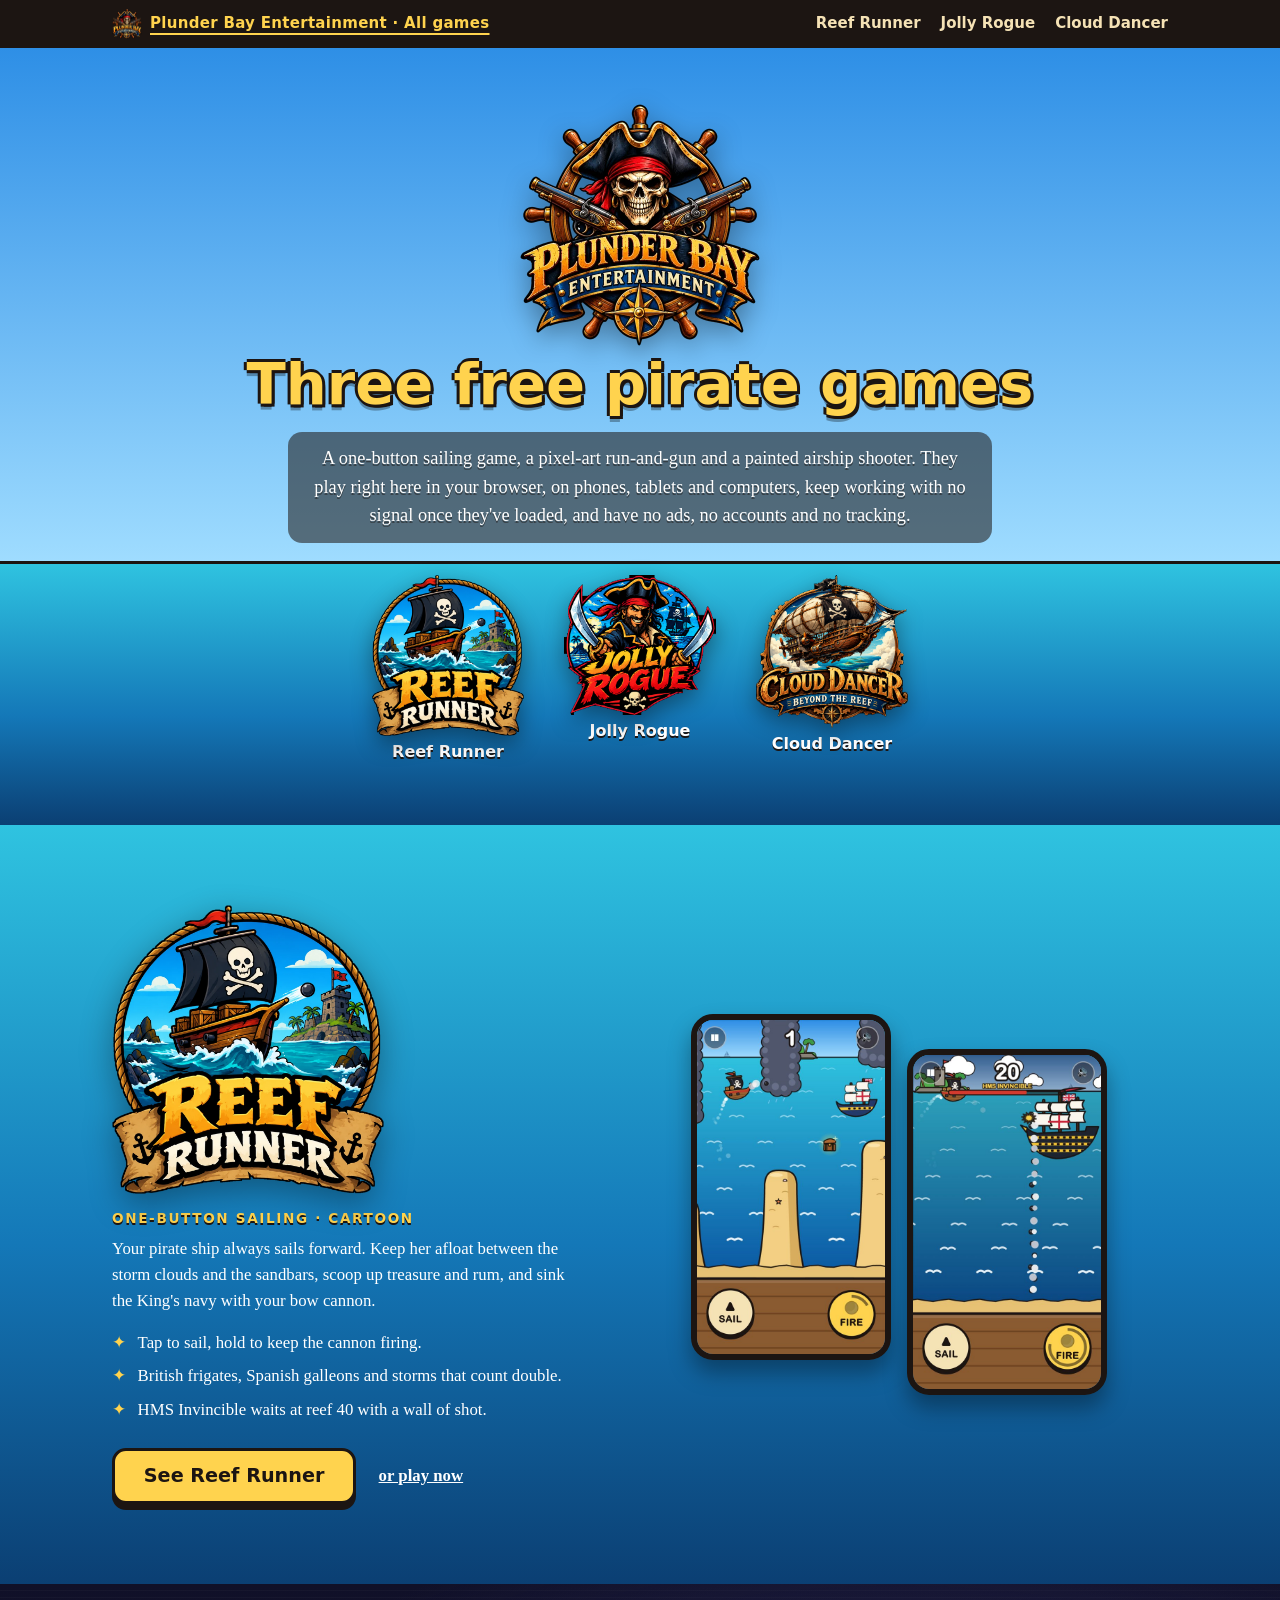
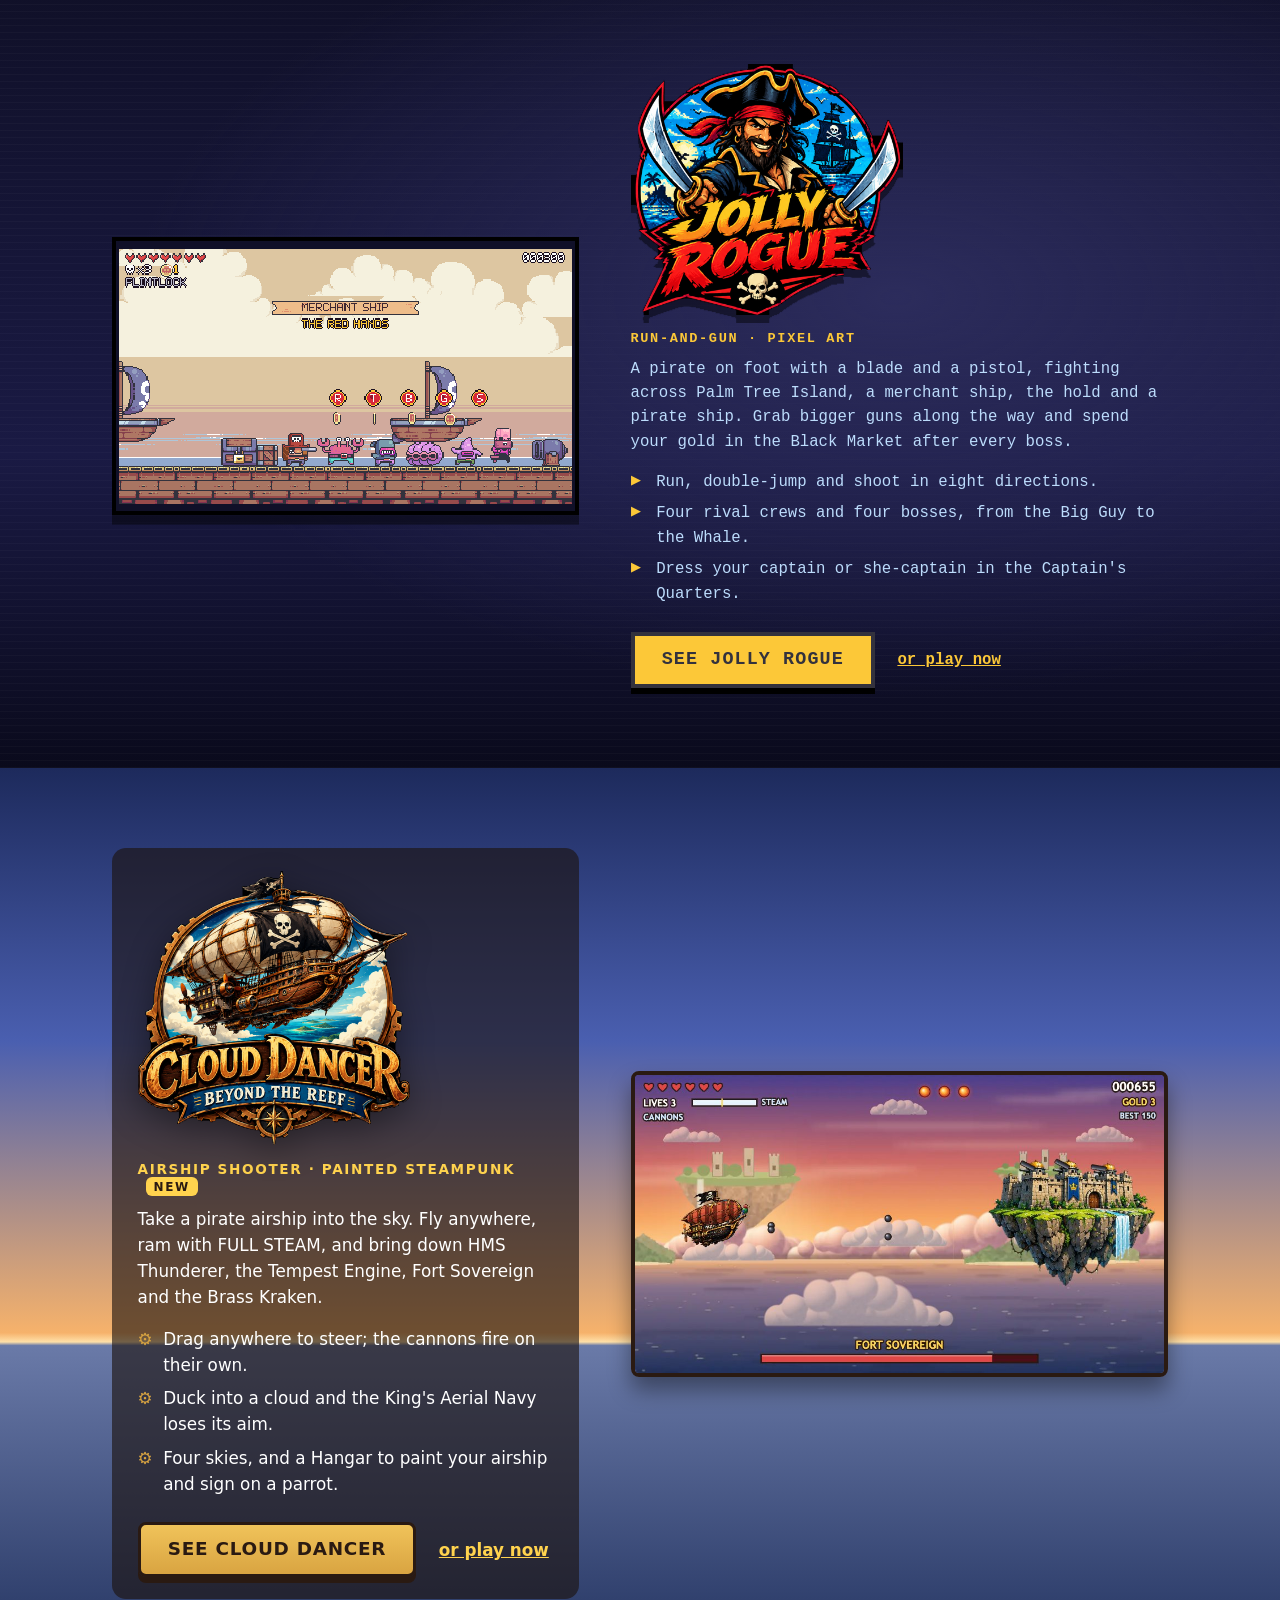
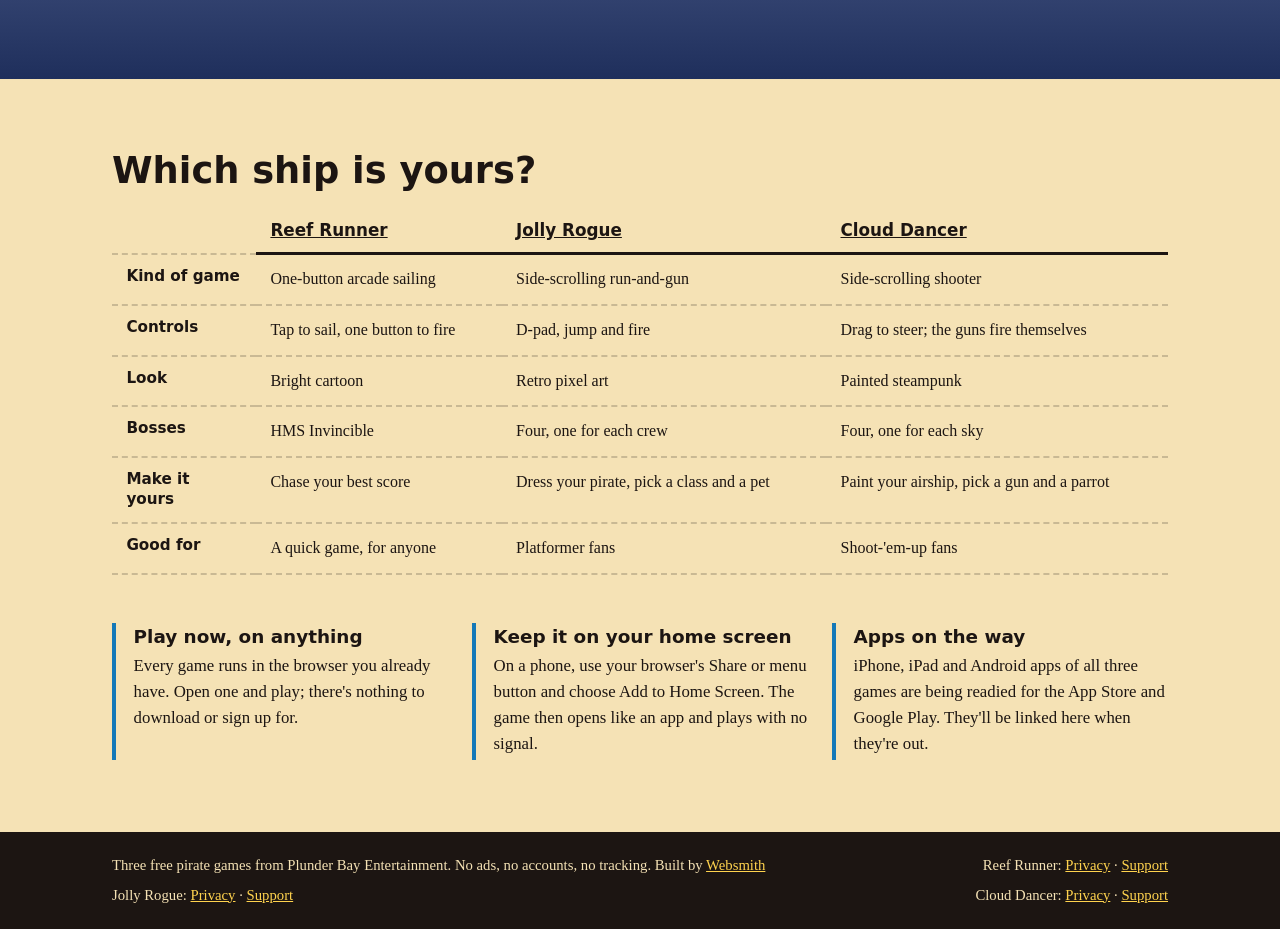
==== index.html @ 40ed7f91 "Publish Reef Runner build from source 86fb4f8 Co-Authored-By: Claude Opus 5.5 <noreply@anthropic.com" ====
<!doctype html>
<html lang="en">
<head>
<meta charset="utf-8">
<meta name="viewport" content="width=device-width,initial-scale=1,viewport-fit=cover">
<title>Plunder Bay Entertainment: Reef Runner, Jolly Rogue &amp; Cloud Dancer, free pirate games</title>
<meta name="description" content="Three free pirate games from Plunder Bay Entertainment that play right in your browser: Reef Runner, one-button cartoon sailing; Jolly Rogue, a pixel-art run-and-gun; and Cloud Dancer, a painted steampunk airship shooter. No ads, no accounts, no tracking.">
<meta name="theme-color" content="#0b3f73">
<link rel="icon" type="image/png" sizes="32x32" href="plunder-bay-icon-32.png">
<link rel="apple-touch-icon" href="plunder-bay-icon-180.png">
<meta property="og:type" content="website">
<meta property="og:title" content="Plunder Bay Entertainment: Reef Runner, Jolly Rogue &amp; Cloud Dancer">
<meta property="og:site_name" content="Plunder Bay Entertainment">
<meta property="og:description" content="Three free pirate games. Pick your ship and set sail, right in your browser.">
<meta property="og:image" content="https://reefrunner.us/og-card.jpg">
<meta property="og:url" content="https://reefrunner.us/">
<link rel="canonical" href="https://reefrunner.us/">
<meta name="twitter:card" content="summary_large_image">
<style>
  /* The harbour: an introduction, then a section for each game in that game's own look (Reef
     Runner's sunny cartoon sea, Jolly Rogue's night-blue pixel art, Cloud Dancer's painted brass
     sky). Each section leads to the game's own page, where the details are and play begins. */
  :root {
    --ink: #1c1512;
    --gold: #ffd34e;
    --parch: #f5e2b5;
    --reef-sky: #2e8fe6; --reef-lagoon: #2fc3e0; --reef-sea: #1478b8; --reef-deep: #0b3f73;
    --jr-night: #101028; --jr-panel: #1c1c3c; --jr-gold: #fcc838; --jr-ink: #33323d; --jr-muted: #bcdcfc;
    --cd-brass: #d9a441; --cd-wood: #2a1a12;
    --display: "Arial Rounded MT Bold", "Trebuchet MS", "Verdana", system-ui, sans-serif;
    --body: "Iowan Old Style", "Palatino Linotype", Palatino, "Book Antiqua", Georgia, serif;
    --pixel: ui-monospace, "SF Mono", Menlo, Consolas, monospace;
    --sans: "Trebuchet MS", "Verdana", system-ui, sans-serif;
  }
  * { box-sizing: border-box; }
  html { -webkit-text-size-adjust: 100%; }
  body { margin: 0; background: var(--ink); color: #fff; font: 1.05rem/1.55 var(--body); }
  img { max-width: 100%; height: auto; display: block; }
  a:focus-visible { outline: 3px solid var(--gold); outline-offset: 4px; }
  .wrap { width: min(100% - 2rem, 66rem); margin-inline: auto; }
  .sr-only { position: absolute; width: 1px; height: 1px; overflow: hidden; clip: rect(0 0 0 0); white-space: nowrap; }

  /* ---------- the bar across the top (the same one is on every game's page) ---------- */
  .fleet { display: flex; flex-wrap: wrap; align-items: center; gap: 6px 20px; padding: 10px max(16px, calc((100% - 66rem) / 2));
    background: var(--ink); font: 600 15px/1.3 system-ui, -apple-system, "Segoe UI", sans-serif; }
  .fleet a { color: var(--parch); text-decoration: none; padding: 4px 0; }
  .fleet a:hover { color: var(--gold); }
  .fleet a[aria-current="page"] { color: var(--gold); text-decoration: underline; text-decoration-thickness: 2px; text-underline-offset: 5px; }
  .fleet .fleet-home { margin-right: auto; font-weight: 800; color: var(--gold); letter-spacing: .02em; display: inline-flex; align-items: center; gap: 8px; }
  .fleet .fleet-home img { width: 30px; height: auto; margin: -6px 0; }

  /* ---------- welcome ---------- */
  .welcome {
    text-align: center; padding: clamp(2.5rem, 7vw, 4.5rem) 0 clamp(2.5rem, 6vw, 4rem);
    background: linear-gradient(to bottom, var(--reef-sky) 0, #9fdcff 66%, var(--ink) 66%, var(--ink) calc(66% + 3px),
      var(--reef-lagoon) calc(66% + 3px), var(--reef-sea) 86%, var(--reef-deep) 100%);
  }
  .welcome .studio { width: clamp(9rem, 26vw, 15rem); margin: -1rem auto .6rem; filter: drop-shadow(0 .5rem .8rem rgba(0,0,0,.35)); }
  .welcome h1 { margin: 0; font: 900 clamp(2.2rem, 6vw, 3.6rem)/1.05 var(--display); color: var(--gold);
    text-shadow: 3px 0 var(--ink), -3px 0 var(--ink), 0 3px var(--ink), 0 -3px var(--ink), 3px 3px var(--ink), 0 6px 0 rgba(0,0,0,.3); }
  .welcome .lede { max-width: 44rem; margin: 1rem auto 0; padding: .7em 1.1em; border-radius: 14px;
    font-size: 1.15rem; background: rgba(28, 21, 18, .55); text-shadow: 0 2px 0 rgba(28, 21, 18, .5); }
  .ports { list-style: none; padding: 0; margin: 2rem auto 0; display: flex; justify-content: center; gap: clamp(.8rem, 4vw, 2.5rem); flex-wrap: wrap; }
  .ports a { display: grid; justify-items: center; gap: .35rem; color: #fff; text-decoration: none; font: 800 1rem/1.2 var(--display); text-shadow: 0 2px 0 var(--ink); }
  .ports img { width: clamp(6.5rem, 18vw, 9.5rem); filter: drop-shadow(0 .5rem .7rem rgba(0,0,0,.4)); transition: transform .15s; }
  .ports a:hover img { transform: translateY(-.3rem) rotate(-2deg); }

  /* ---------- a game ---------- */
  .game { padding: clamp(3rem, 7vw, 5rem) 0; scroll-margin-top: 1rem; }
  .game .wrap { display: grid; grid-template-columns: minmax(0, 1fr) minmax(0, 1.15fr); gap: clamp(1.5rem, 4vw, 3.5rem); align-items: center; }
  .game.flip .text { order: 2; }
  .game .logo { width: min(100%, 17rem); margin-bottom: 1rem; }
  .kind { margin: 0 0 .4rem; font: 800 .85rem/1.2 var(--sans); letter-spacing: .12em; text-transform: uppercase; }
  .game h2 { margin: 0; }
  .game p { margin: .6rem 0 0; }
  .game ul.facts { margin: 1rem 0 0; padding: 0; list-style: none; display: grid; gap: .45rem; }
  .game ul.facts li { padding-left: 1.6rem; position: relative; }
  .game ul.facts li::before { content: "✦"; position: absolute; left: 0; top: 0; }
  .actions { display: flex; flex-wrap: wrap; align-items: center; gap: .6rem 1.4rem; margin-top: 1.6rem; }
  .actions .play { font-weight: 700; }
  .see { display: inline-block; transition: transform .08s, box-shadow .08s; }
  .media img { width: 100%; }

  .reef { color: #fff; background: linear-gradient(to bottom, var(--reef-lagoon), var(--reef-sea) 55%, var(--reef-deep)); }
  .reef .logo { filter: drop-shadow(0 .6rem 1rem rgba(0,0,0,.35)); }
  .reef .kind { color: var(--gold); text-shadow: 0 2px 0 var(--ink); }
  .reef ul.facts li::before { color: var(--gold); }
  .reef .see { font: 900 1.2rem/1 var(--display); color: var(--ink); text-decoration: none; padding: .95rem 1.8rem;
    border: 3px solid var(--ink); border-radius: 14px; background: var(--gold); box-shadow: 0 6px 0 var(--ink); }
  .reef .play { color: #fff; }
  .reef .phones { display: grid; grid-template-columns: 1fr 1fr; gap: 1rem; max-width: 26rem; margin-inline: auto; }
  .reef .phones img { border: 6px solid var(--ink); border-radius: 22px; box-shadow: 0 .8rem 1.4rem rgba(0,0,0,.35); }
  .reef .phones img:last-child { margin-top: 2.2rem; }

  .jolly { color: #fcfcfc; font-family: var(--pixel); font-size: .98rem;
    background: radial-gradient(ellipse at 70% 40%, #2c2c5c 0, transparent 60%),
      repeating-linear-gradient(to bottom, transparent 0 6px, rgba(255,255,255,.025) 6px 7px),
      linear-gradient(to bottom, var(--jr-night), #1a1a44 60%, #0a0a1c); }
  .jolly .logo { filter: drop-shadow(0 .5rem 0 rgba(0,0,0,.45)); }
  .jolly .kind { color: var(--jr-gold); font-family: var(--pixel); }
  .jolly p, .jolly li { color: var(--jr-muted); }
  .jolly ul.facts li::before { color: var(--jr-gold); content: "▶"; font-size: .8em; top: .15em; }
  .jolly .see { font: 800 1.15rem/1 var(--pixel); letter-spacing: .06em; color: var(--jr-ink); text-decoration: none;
    padding: .95rem 1.7rem; border: 4px solid var(--jr-ink); background: var(--jr-gold); box-shadow: 0 6px 0 #000; }
  .jolly .play { color: var(--jr-gold); }
  /* the screenshot has dark bars at its sides; the frame crops them */
  .jolly .media img { aspect-ratio: 768 / 457; object-fit: cover; image-rendering: pixelated; border: 4px solid #000; box-shadow: 0 .6rem 0 rgba(0,0,0,.45); }

  .cloud { color: #fff; font-family: var(--sans);
    background: linear-gradient(to bottom, #1d2a5c 0, #4a5fb0 30%, #f6b26b 62%, #ffe0a8 63%, #6a7aa8 63.4%, #1f2f5c 100%); }
  .cloud .logo { filter: drop-shadow(0 .6rem 1rem rgba(0,0,0,.4)); }
  .cloud .kind { color: var(--gold); }
  .cloud .text { padding: 1.4rem 1.6rem; border-radius: 14px; background: rgba(28, 18, 14, .62); }
  .cloud ul.facts li::before { color: var(--cd-brass); content: "⚙"; }
  .cloud .see { font: 800 1.15rem/1 var(--sans); letter-spacing: .04em; color: var(--cd-wood); text-decoration: none;
    padding: .95rem 1.7rem; border: 3px solid var(--cd-wood); border-radius: 8px; background: linear-gradient(#f0c35a, var(--cd-brass)); box-shadow: 0 6px 0 var(--cd-wood); }
  .cloud .play { color: var(--gold); }
  .cloud .media img { border: 4px solid var(--cd-wood); border-radius: 8px; box-shadow: 0 .8rem 1.4rem rgba(0,0,0,.4); }
  .new { display: inline-block; margin-left: .5rem; padding: .15rem .5rem; border-radius: 6px; background: var(--gold); color: var(--cd-wood); font-size: .75rem; }
  .see:active { transform: translateY(4px); }

  /* ---------- comparison and phones ---------- */
  .parch { background: var(--parch); color: var(--ink); padding: clamp(3rem, 6vw, 4.5rem) 0; }
  .parch h2 { margin: 0 0 1rem; font: 900 clamp(1.7rem, 4vw, 2.3rem)/1.1 var(--display); }
  .compare { overflow-x: auto; }
  table { width: 100%; min-width: 40rem; border-collapse: collapse; font-size: 1rem; }
  th, td { text-align: left; padding: .75rem .9rem; vertical-align: top; border-bottom: 2px dashed rgba(28,21,18,.2); }
  thead th { font: 800 1.05rem/1.2 var(--display); border-bottom: 3px solid var(--ink); }
  thead th a { color: var(--ink); }
  tbody th { font: 800 .95rem/1.3 var(--display); width: 9rem; }
  .phone-play { display: grid; grid-template-columns: repeat(auto-fit, minmax(16rem, 1fr)); gap: 1.5rem; margin-top: 3rem; }
  .phone-play div { border-left: 4px solid var(--reef-sea); padding: .2rem 0 .2rem 1.1rem; }
  .phone-play h3 { margin: 0 0 .3rem; font: 800 1.15rem/1.2 var(--display); }
  .phone-play p { margin: 0; }

  footer { background: var(--ink); color: var(--parch); font-size: .92rem; padding: 1.4rem 0 calc(1.4rem + env(safe-area-inset-bottom)); }
  footer .wrap { display: flex; flex-wrap: wrap; justify-content: space-between; gap: .4rem 1.6rem; }
  footer p { margin: 0; }
  footer a { color: var(--gold); }

  @media (max-width: 760px) {
    .game .wrap { grid-template-columns: 1fr; }
    .game.flip .text { order: 0; }
    .game .logo { width: min(70%, 14rem); margin-inline: auto; }
    .reef .phones { max-width: 20rem; }
    /* the horizon drops below the welcome text, and the comparison fits the screen */
    .welcome { background: linear-gradient(to bottom, var(--reef-sky) 0, #9fdcff 70%, var(--ink) 70%, var(--ink) calc(70% + 3px),
      var(--reef-lagoon) calc(70% + 3px), var(--reef-sea) 88%, var(--reef-deep) 100%); }
    table { min-width: 0; font-size: .85rem; }
    th, td { padding: .55rem .4rem; }
    tbody th { width: 5.4rem; font-size: .8rem; }
    thead th { font-size: .85rem; }
  }
  @media (prefers-reduced-motion: reduce) { .ports img, .see { transition: none; } }
</style>
</head>
<body>
<nav class="fleet" aria-label="All the games">
  <a class="fleet-home" href="./" aria-current="page"><img src="plunder-bay.webp" width="480" height="484" alt="">Plunder Bay Entertainment · All games</a>
  <a href="reef-runner/">Reef Runner</a>
  <a href="jolly-rogue/">Jolly Rogue</a>
  <a href="cloud-dancer/">Cloud Dancer</a>
</nav>

<header class="welcome">
  <div class="wrap">
    <img class="studio" src="plunder-bay.webp" width="480" height="484" alt="Plunder Bay Entertainment">
    <h1>Three free pirate games</h1>
    <p class="lede">A one-button sailing game, a pixel-art run-and-gun and a painted airship shooter.
      They play right here in your browser, on phones, tablets and computers, keep working with no
      signal once they've loaded, and have no ads, no accounts and no tracking.</p>
    <ul class="ports" aria-label="Jump to a game">
      <li><a href="#reef"><img src="logo-1024.webp" width="1024" height="1088" alt="">Reef Runner</a></li>
      <li><a href="#jolly"><img src="jolly-rogue/logo.png" width="480" height="443" alt="">Jolly Rogue</a></li>
      <li><a href="#cloud"><img src="cloud-dancer/logo.png" width="480" height="484" alt="">Cloud Dancer</a></li>
    </ul>
  </div>
</header>

<main>
  <section class="game reef" id="reef" aria-labelledby="reef-title">
    <div class="wrap">
      <div class="text">
        <img class="logo" src="logo-1024.webp" width="1024" height="1088" alt="">
        <p class="kind">One-button sailing · Cartoon</p>
        <h2 id="reef-title" class="sr-only">Reef Runner</h2>
        <p>Your pirate ship always sails forward. Keep her afloat between the storm clouds and the
          sandbars, scoop up treasure and rum, and sink the King's navy with your bow cannon.</p>
        <ul class="facts">
          <li>Tap to sail, hold to keep the cannon firing.</li>
          <li>British frigates, Spanish galleons and storms that count double.</li>
          <li>HMS Invincible waits at reef 40 with a wall of shot.</li>
        </ul>
        <div class="actions">
          <a class="see" href="reef-runner/">See Reef Runner</a>
          <a class="play" href="play/">or play now</a>
        </div>
      </div>
      <div class="media phones">
        <img src="reef-runner/img/frigate.jpg" width="540" height="960" loading="lazy" alt="Reef Runner on a phone: the pirate ship sailing between sandbars toward a British frigate.">
        <img src="reef-runner/img/broadside.jpg" width="540" height="960" loading="lazy" alt="HMS Invincible firing a wall of cannonballs at the pirate ship.">
      </div>
    </div>
  </section>

  <section class="game jolly flip" id="jolly" aria-labelledby="jolly-title">
    <div class="wrap">
      <div class="text">
        <img class="logo" src="jolly-rogue/logo.png" width="480" height="443" alt="">
        <p class="kind">Run-and-gun · Pixel art</p>
        <h2 id="jolly-title" class="sr-only">Jolly Rogue</h2>
        <p>A pirate on foot with a blade and a pistol, fighting across Palm Tree Island, a merchant
          ship, the hold and a pirate ship. Grab bigger guns along the way and spend your gold in the
          Black Market after every boss.</p>
        <ul class="facts">
          <li>Run, double-jump and shoot in eight directions.</li>
          <li>Four rival crews and four bosses, from the Big Guy to the Whale.</li>
          <li>Dress your captain or she-captain in the Captain's Quarters.</li>
        </ul>
        <div class="actions">
          <a class="see" href="jolly-rogue/">SEE JOLLY ROGUE</a>
          <a class="play" href="jolly-rogue/play/">or play now</a>
        </div>
      </div>
      <div class="media">
        <img src="jolly-rogue/img/town.png" width="960" height="457" loading="lazy" alt="Jolly Rogue: the captain on a merchant ship's deck facing the Red Hands crew, with gun pickups overhead.">
      </div>
    </div>
  </section>

  <section class="game cloud" id="cloud" aria-labelledby="cloud-title">
    <div class="wrap">
      <div class="text">
        <img class="logo" src="cloud-dancer/logo.png" width="480" height="484" alt="">
        <p class="kind">Airship shooter · Painted steampunk <span class="new">NEW</span></p>
        <h2 id="cloud-title" class="sr-only">Cloud Dancer: Beyond the Reef</h2>
        <p>Take a pirate airship into the sky. Fly anywhere, ram with FULL STEAM, and bring down HMS
          Thunderer, the Tempest Engine, Fort Sovereign and the Brass Kraken.</p>
        <ul class="facts">
          <li>Drag anywhere to steer; the cannons fire on their own.</li>
          <li>Duck into a cloud and the King's Aerial Navy loses its aim.</li>
          <li>Four skies, and a Hangar to paint your airship and sign on a parrot.</li>
        </ul>
        <div class="actions">
          <a class="see" href="cloud-dancer/">SEE CLOUD DANCER</a>
          <a class="play" href="cloud-dancer/play/">or play now</a>
        </div>
      </div>
      <div class="media">
        <img src="cloud-dancer/img/forts.jpg" width="960" height="540" loading="lazy" alt="Cloud Dancer: the painted pirate airship facing Fort Sovereign, a stone fortress on a floating rock with a waterfall, in a sunset sky.">
      </div>
    </div>
  </section>

  <section class="parch" aria-labelledby="compare">
    <div class="wrap">
      <h2 id="compare">Which ship is yours?</h2>
      <div class="compare">
        <table>
          <thead>
            <tr><td></td><th scope="col"><a href="reef-runner/">Reef Runner</a></th><th scope="col"><a href="jolly-rogue/">Jolly Rogue</a></th><th scope="col"><a href="cloud-dancer/">Cloud Dancer</a></th></tr>
          </thead>
          <tbody>
            <tr><th scope="row">Kind of game</th><td>One-button arcade sailing</td><td>Side-scrolling run-and-gun</td><td>Side-scrolling shooter</td></tr>
            <tr><th scope="row">Controls</th><td>Tap to sail, one button to fire</td><td>D-pad, jump and fire</td><td>Drag to steer; the guns fire themselves</td></tr>
            <tr><th scope="row">Look</th><td>Bright cartoon</td><td>Retro pixel art</td><td>Painted steampunk</td></tr>
            <tr><th scope="row">Bosses</th><td>HMS Invincible</td><td>Four, one for each crew</td><td>Four, one for each sky</td></tr>
            <tr><th scope="row">Make it yours</th><td>Chase your best score</td><td>Dress your pirate, pick a class and a pet</td><td>Paint your airship, pick a gun and a parrot</td></tr>
            <tr><th scope="row">Good for</th><td>A quick game, for anyone</td><td>Platformer fans</td><td>Shoot-'em-up fans</td></tr>
          </tbody>
        </table>
      </div>

      <div class="phone-play">
        <div>
          <h3>Play now, on anything</h3>
          <p>Every game runs in the browser you already have. Open one and play; there's nothing to
            download or sign up for.</p>
        </div>
        <div>
          <h3>Keep it on your home screen</h3>
          <p>On a phone, use your browser's Share or menu button and choose Add to Home Screen. The
            game then opens like an app and plays with no signal.</p>
        </div>
        <div>
          <h3>Apps on the way</h3>
          <p>iPhone, iPad and Android apps of all three games are being readied for the App Store
            and Google Play. They'll be linked here when they're out.</p>
        </div>
      </div>
    </div>
  </section>
</main>

<footer>
  <div class="wrap">
    <p>Three free pirate games from Plunder Bay Entertainment. No ads, no accounts, no tracking. Built by <a href="https://websmithtx.com/">Websmith</a></p>
    <p>Reef Runner: <a href="privacy/">Privacy</a> · <a href="support/">Support</a></p>
    <p>Jolly Rogue: <a href="jolly-rogue/privacy/">Privacy</a> · <a href="jolly-rogue/support/">Support</a></p>
    <p>Cloud Dancer: <a href="cloud-dancer/privacy/">Privacy</a> · <a href="cloud-dancer/support/">Support</a></p>
  </div>
</footer>
</body>
</html>
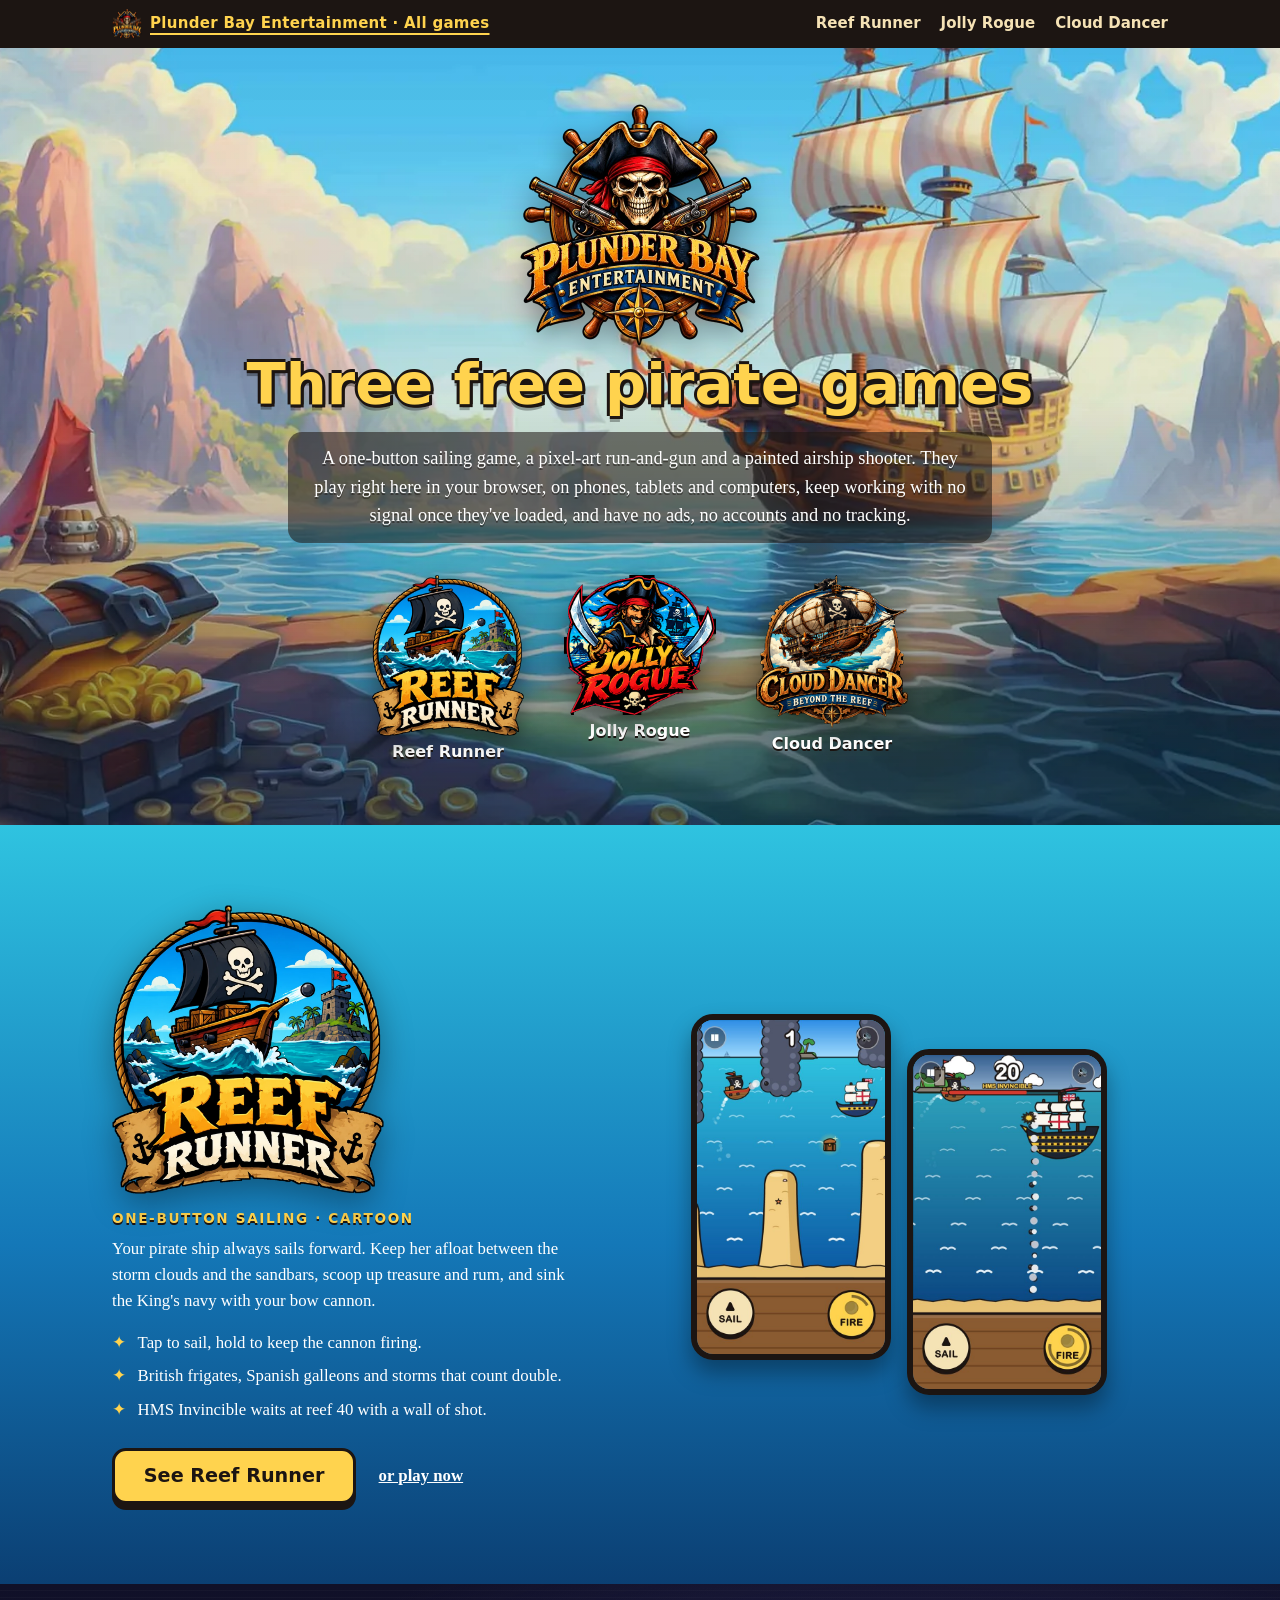
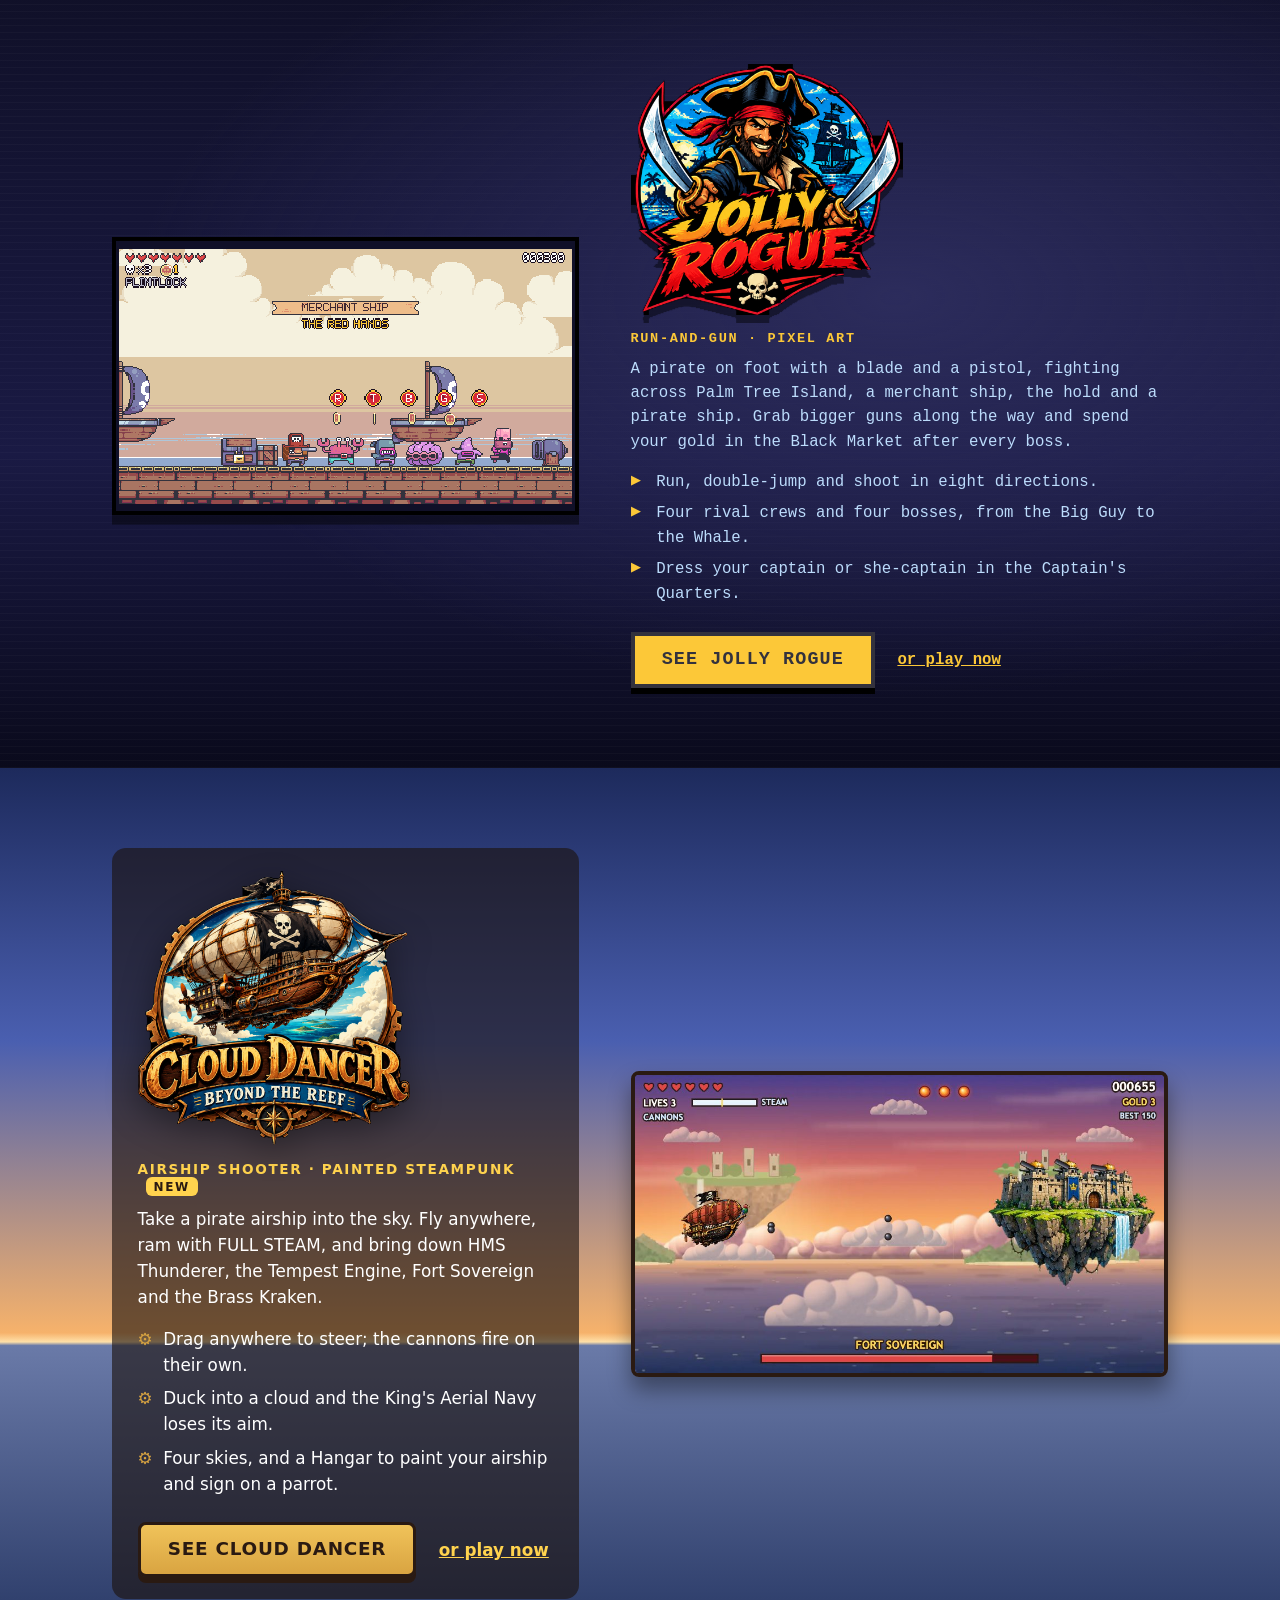
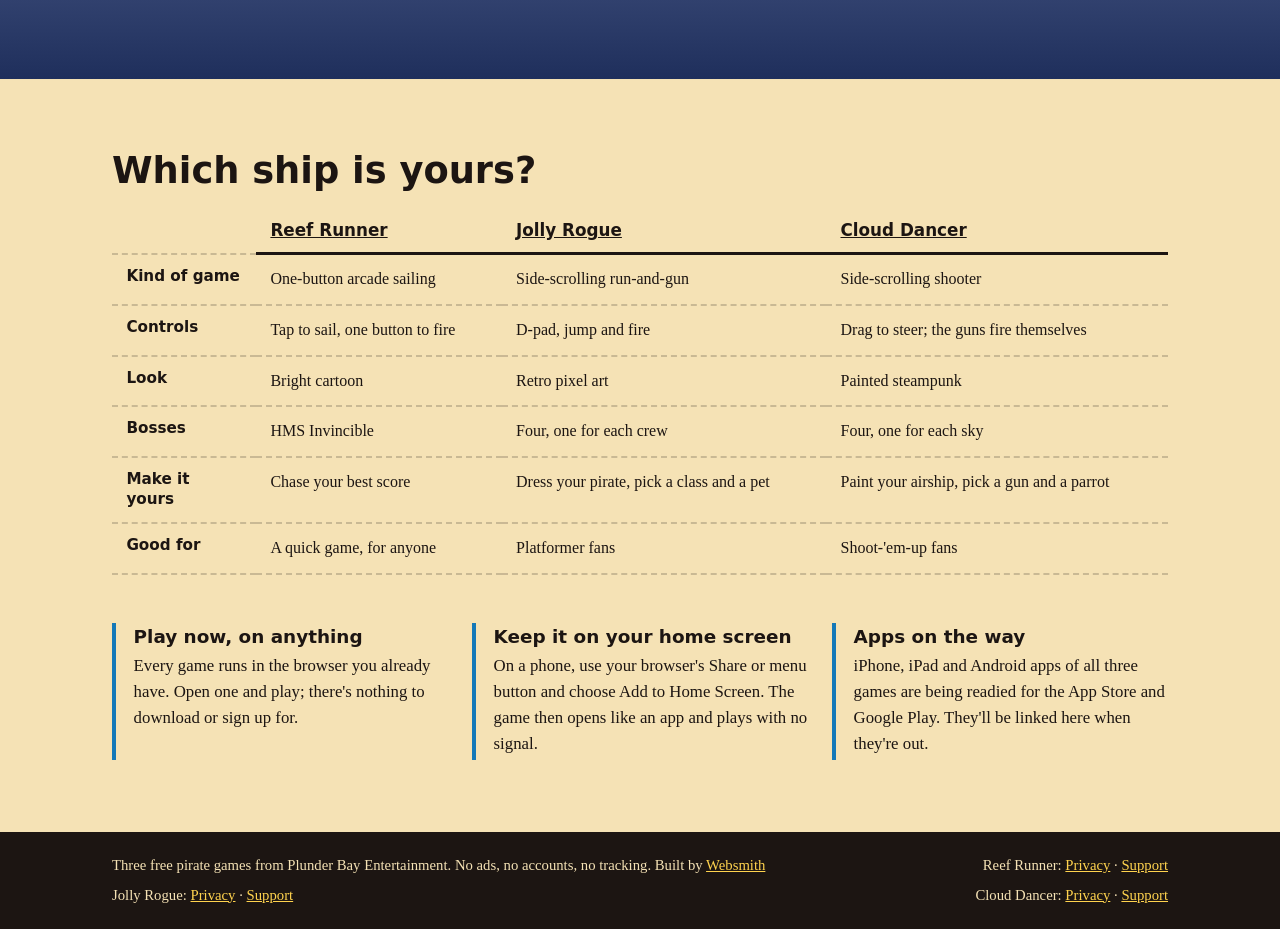
==== commit 67fdfbe1: "Publish Reef Runner build from source c9622cc Co-Authored-By: Claude Opus 5.5 <noreply@anthropic.com" ====
--- a/index.html
+++ b/index.html
@@ -52,8 +52,9 @@
   /* ---------- welcome ---------- */
   .welcome {
     text-align: center; padding: clamp(2.5rem, 7vw, 4.5rem) 0 clamp(2.5rem, 6vw, 4rem);
-    background: linear-gradient(to bottom, var(--reef-sky) 0, #9fdcff 66%, var(--ink) 66%, var(--ink) calc(66% + 3px),
-      var(--reef-lagoon) calc(66% + 3px), var(--reef-sea) 86%, var(--reef-deep) 100%);
+    /* the painted harbour of Plunder Bay, darkened toward the bottom so the game logos stand out */
+    background: linear-gradient(to bottom, rgba(11,40,80,.05) 0, rgba(11,40,80,.1) 45%, rgba(8,30,60,.55) 100%),
+      var(--reef-deep) url(harbour.webp) center 40% / cover no-repeat;
   }
   .welcome .studio { width: clamp(9rem, 26vw, 15rem); margin: -1rem auto .6rem; filter: drop-shadow(0 .5rem .8rem rgba(0,0,0,.35)); }
   .welcome h1 { margin: 0; font: 900 clamp(2.2rem, 6vw, 3.6rem)/1.05 var(--display); color: var(--gold);
@@ -143,9 +144,9 @@
     .game.flip .text { order: 0; }
     .game .logo { width: min(70%, 14rem); margin-inline: auto; }
     .reef .phones { max-width: 20rem; }
-    /* the horizon drops below the welcome text, and the comparison fits the screen */
-    .welcome { background: linear-gradient(to bottom, var(--reef-sky) 0, #9fdcff 70%, var(--ink) 70%, var(--ink) calc(70% + 3px),
-      var(--reef-lagoon) calc(70% + 3px), var(--reef-sea) 88%, var(--reef-deep) 100%); }
+    /* a smaller harbour picture, framed on the ship, and the comparison fits the screen */
+    .welcome { background: linear-gradient(to bottom, rgba(11,40,80,.05) 0, rgba(8,30,60,.6) 100%),
+      var(--reef-deep) url(harbour-900.webp) 62% 40% / cover no-repeat; }
     table { min-width: 0; font-size: .85rem; }
     th, td { padding: .55rem .4rem; }
     tbody th { width: 5.4rem; font-size: .8rem; }
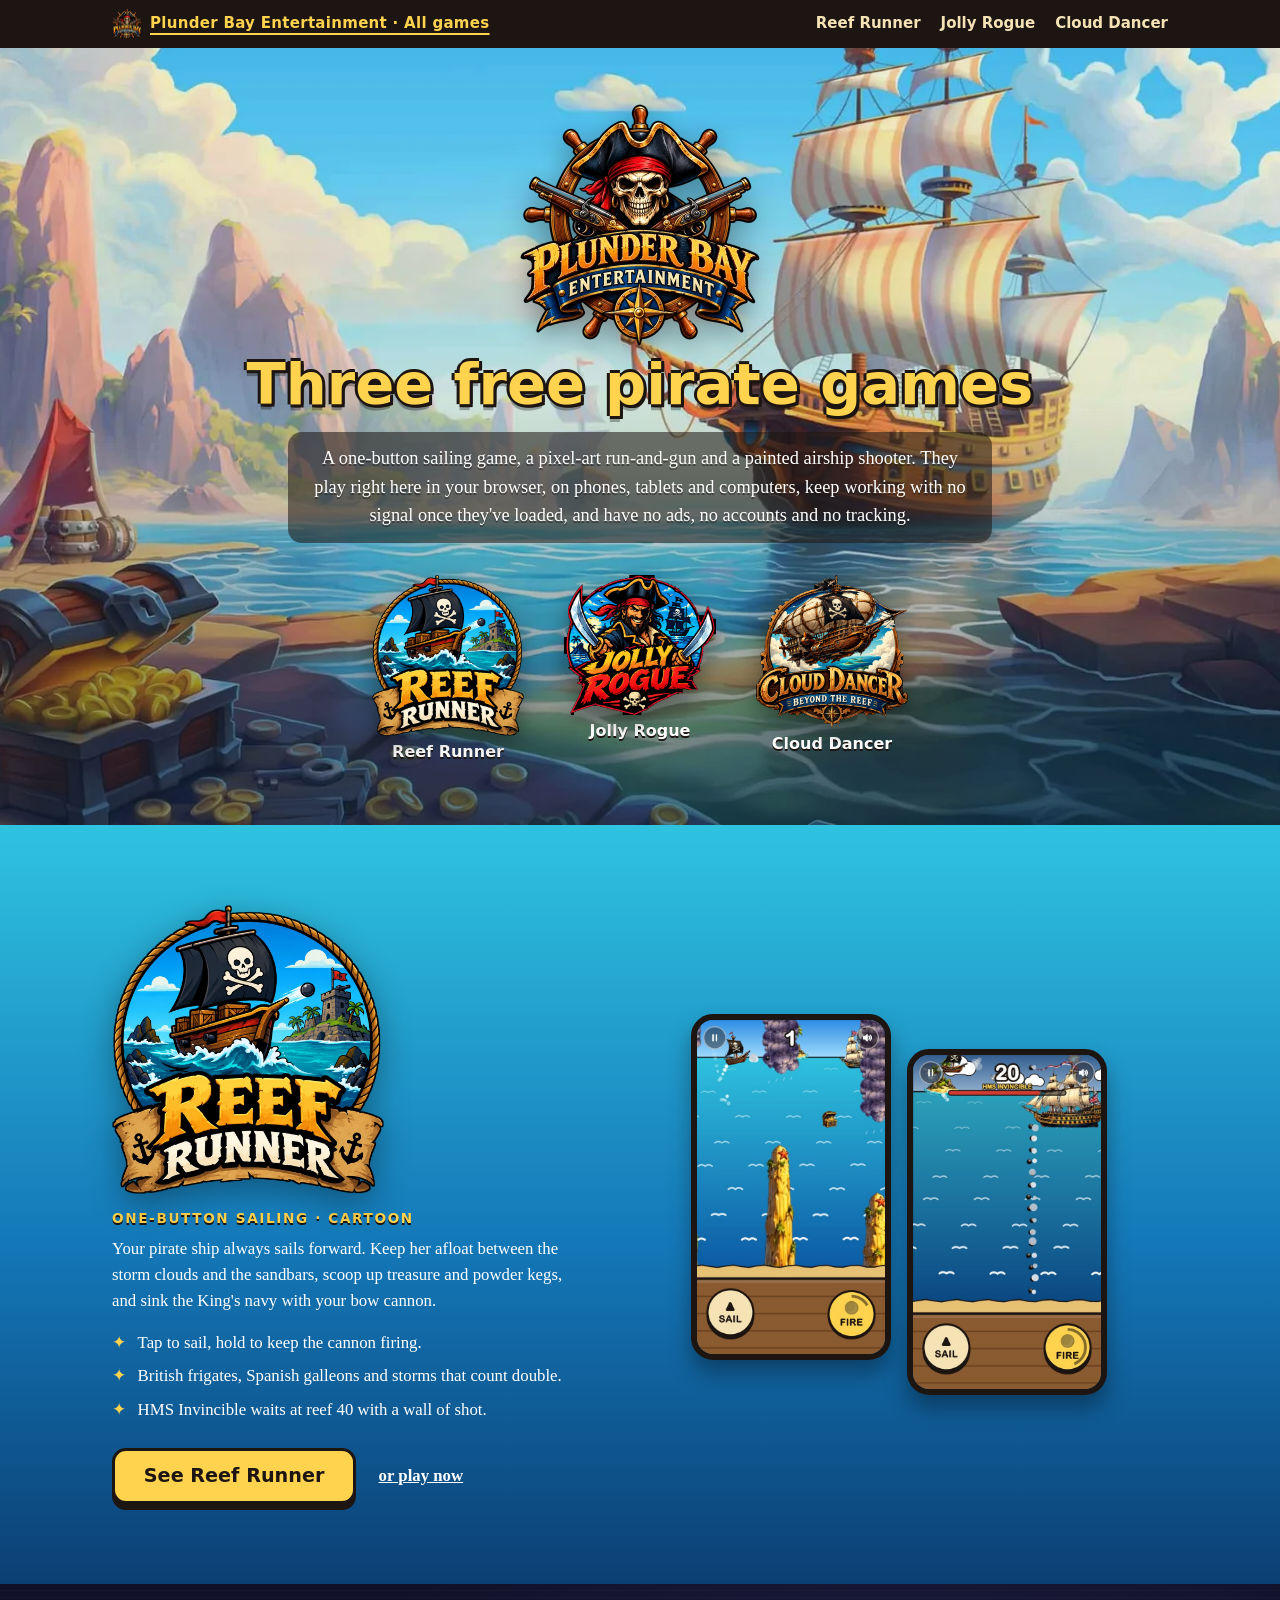
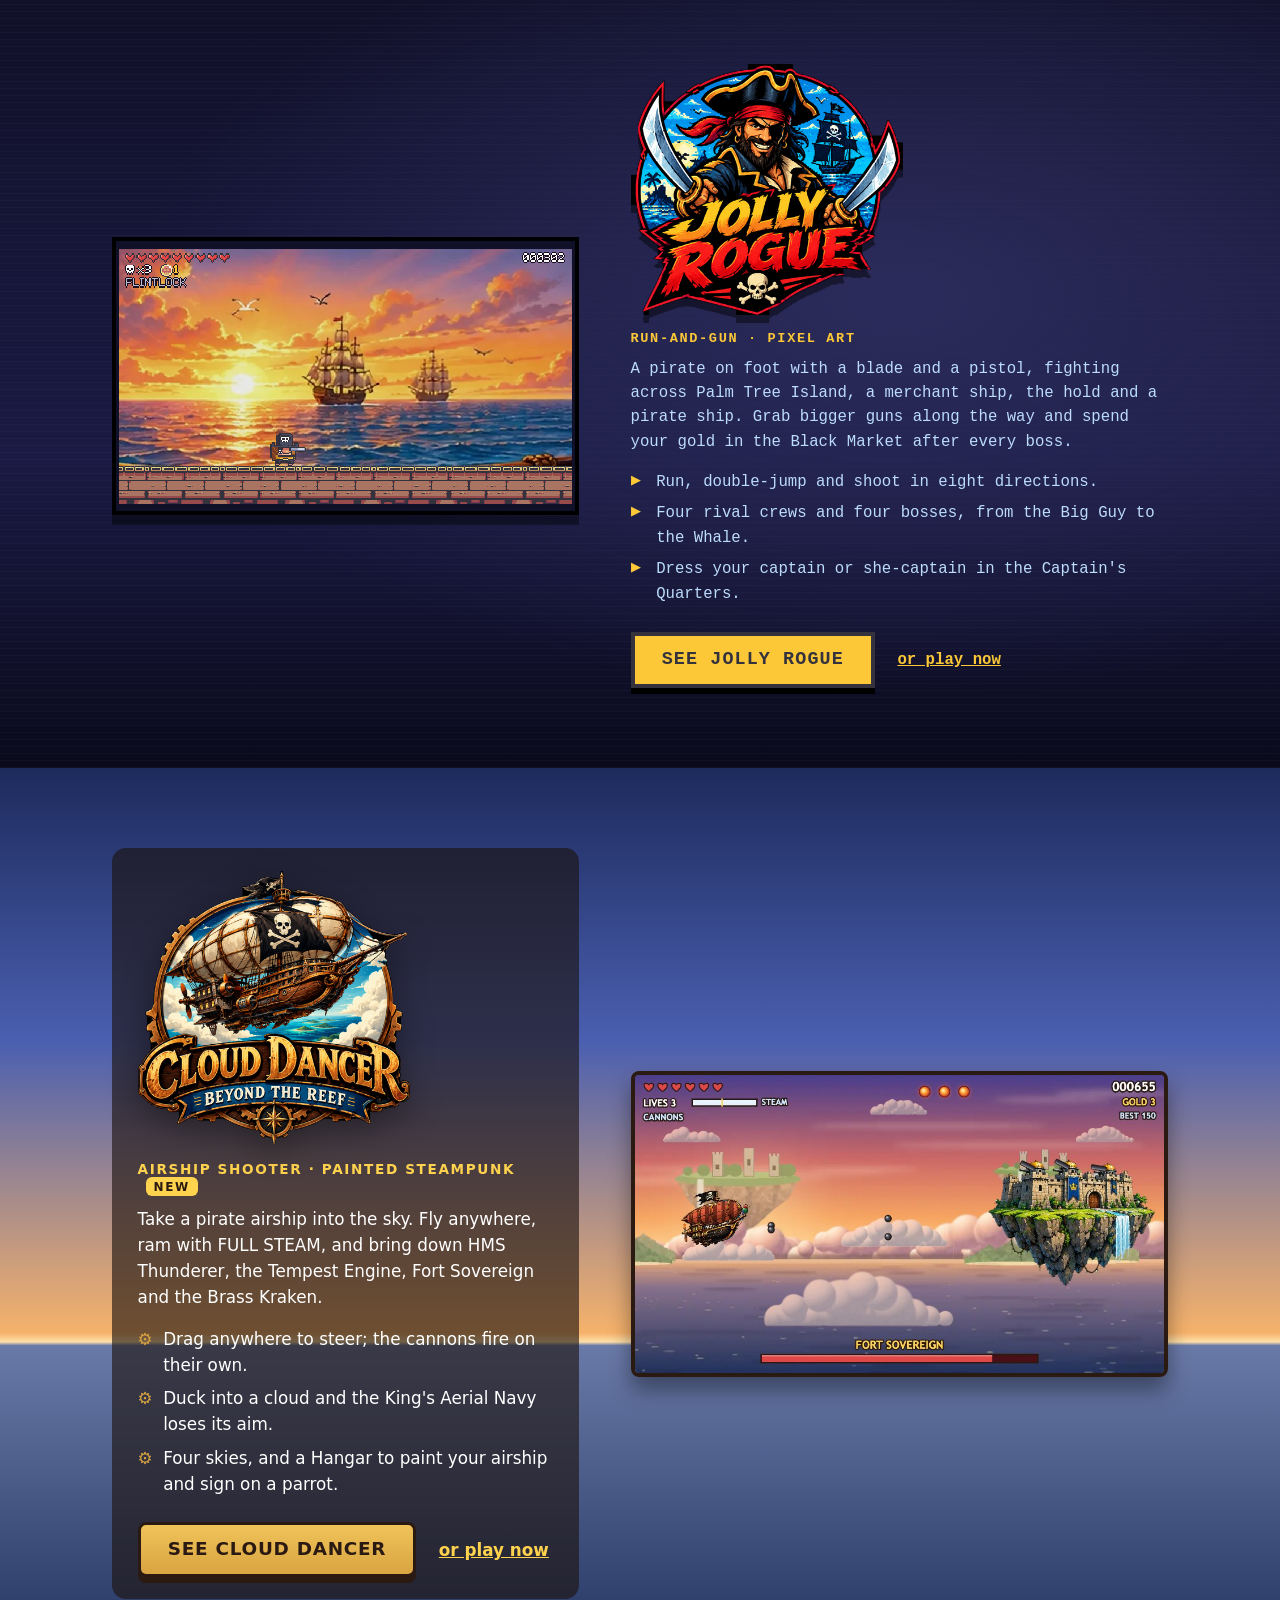
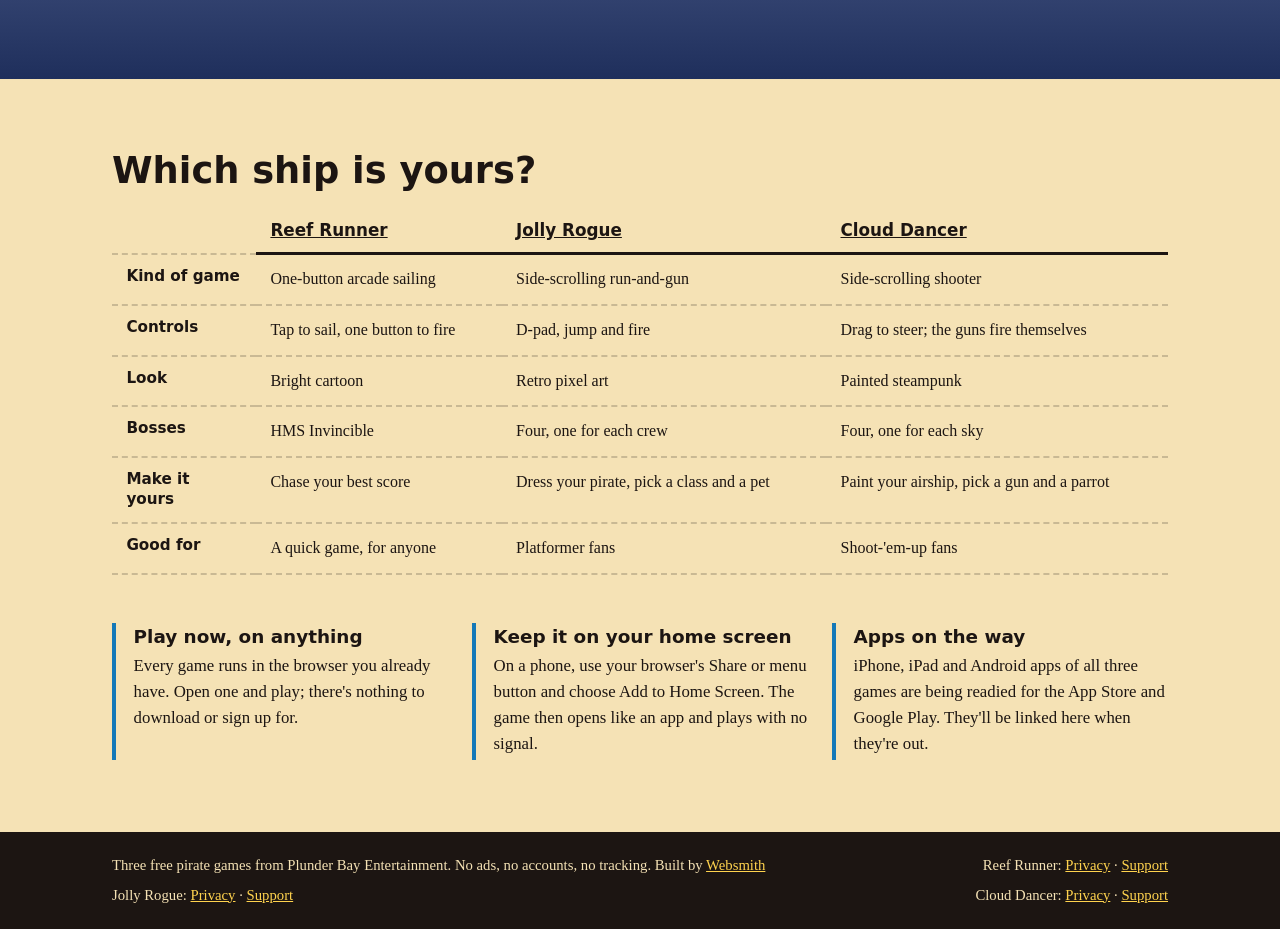
==== commit 252a791b: "Publish Reef Runner build from source 62bc239 Co-Authored-By: Claude Opus 5.5 <noreply@anthropic.com" ====
--- a/index.html
+++ b/index.html
@@ -186,7 +186,7 @@
         <p class="kind">One-button sailing · Cartoon</p>
         <h2 id="reef-title" class="sr-only">Reef Runner</h2>
         <p>Your pirate ship always sails forward. Keep her afloat between the storm clouds and the
-          sandbars, scoop up treasure and rum, and sink the King's navy with your bow cannon.</p>
+          sandbars, scoop up treasure and powder kegs, and sink the King's navy with your bow cannon.</p>
         <ul class="facts">
           <li>Tap to sail, hold to keep the cannon firing.</li>
           <li>British frigates, Spanish galleons and storms that count double.</li>
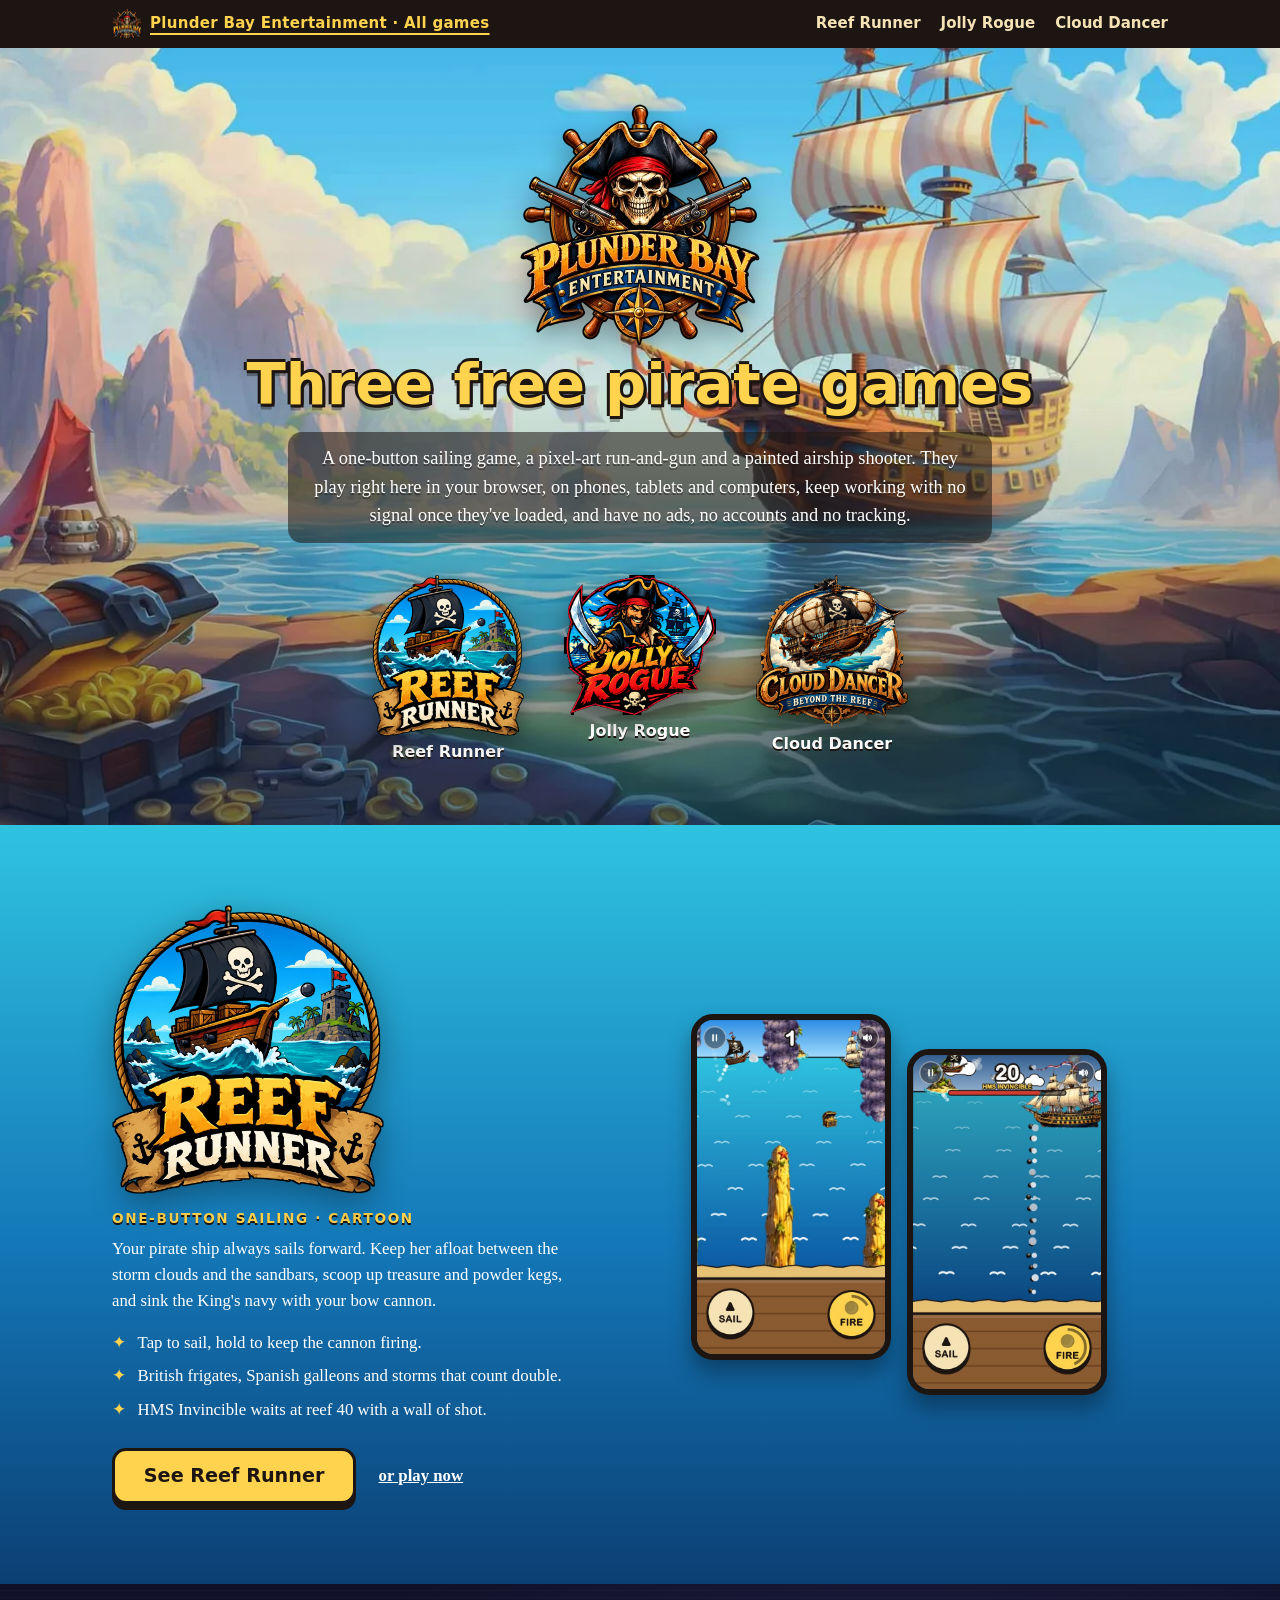
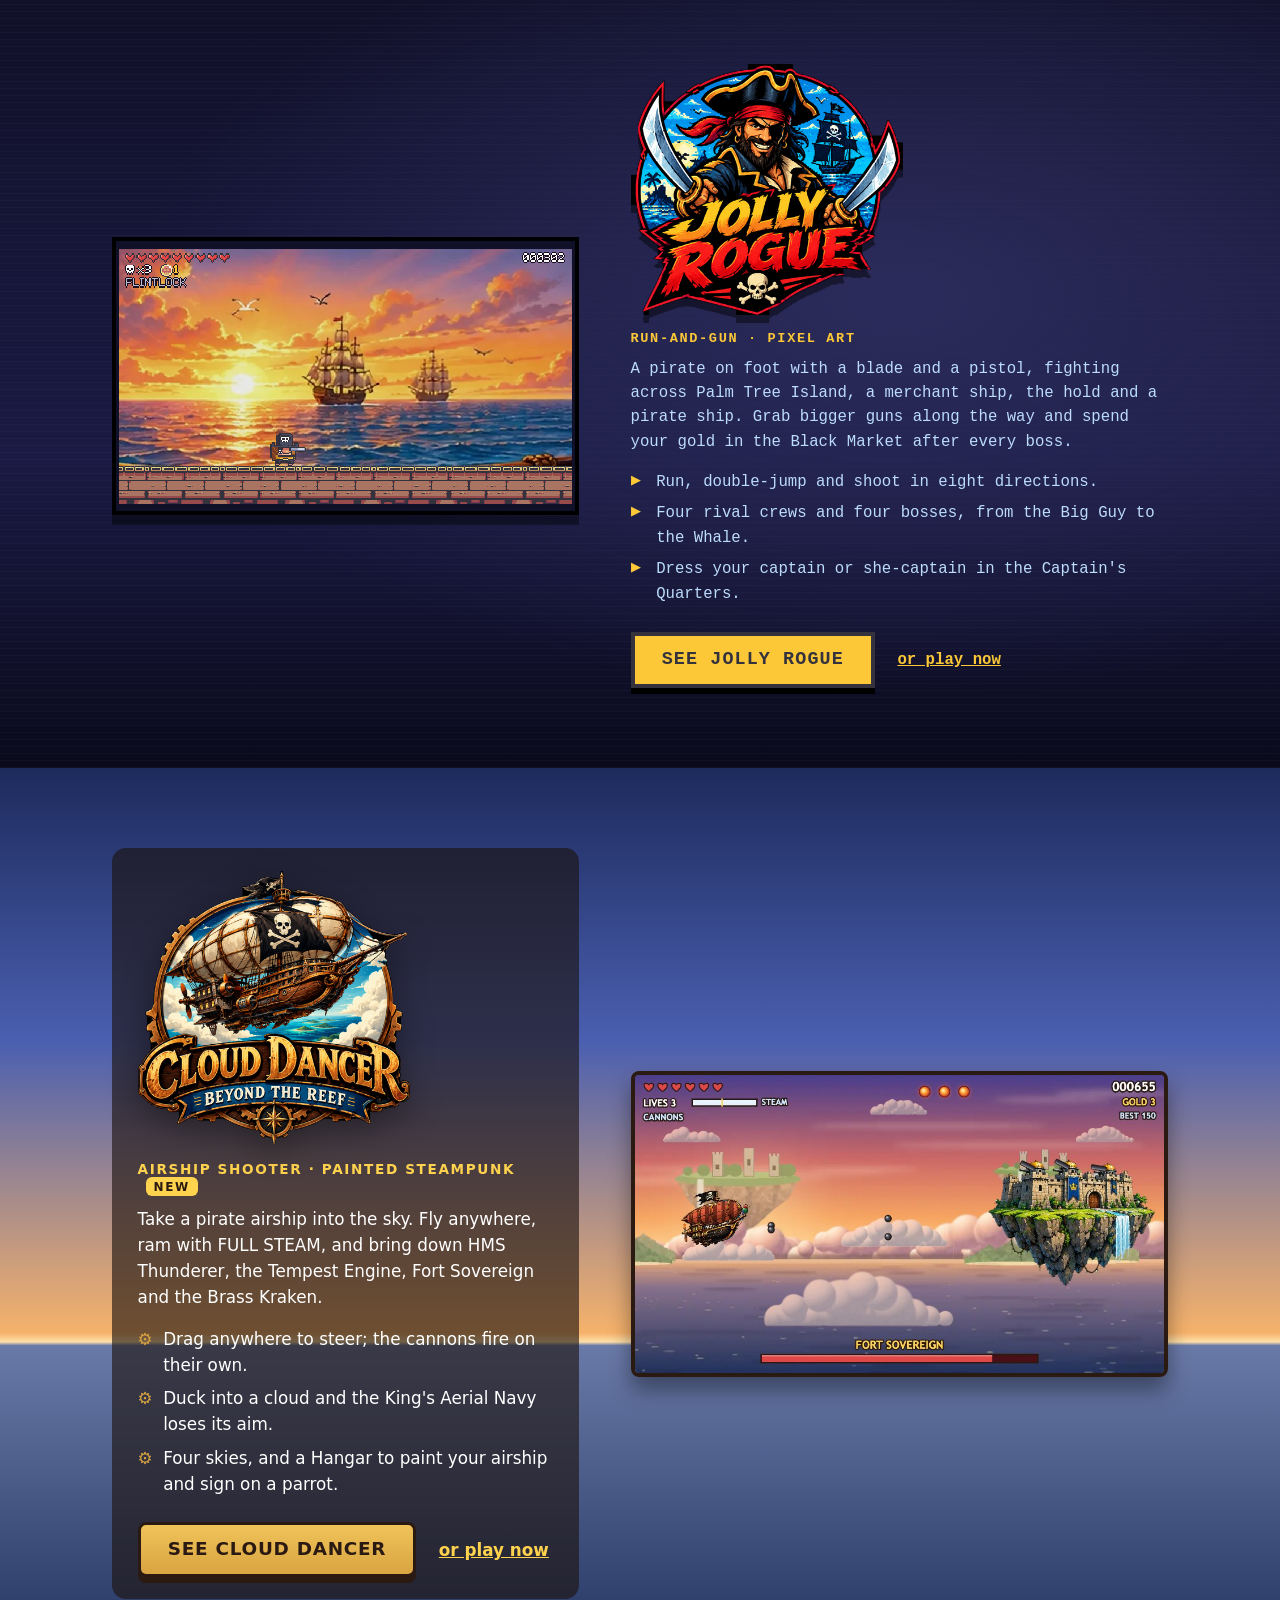
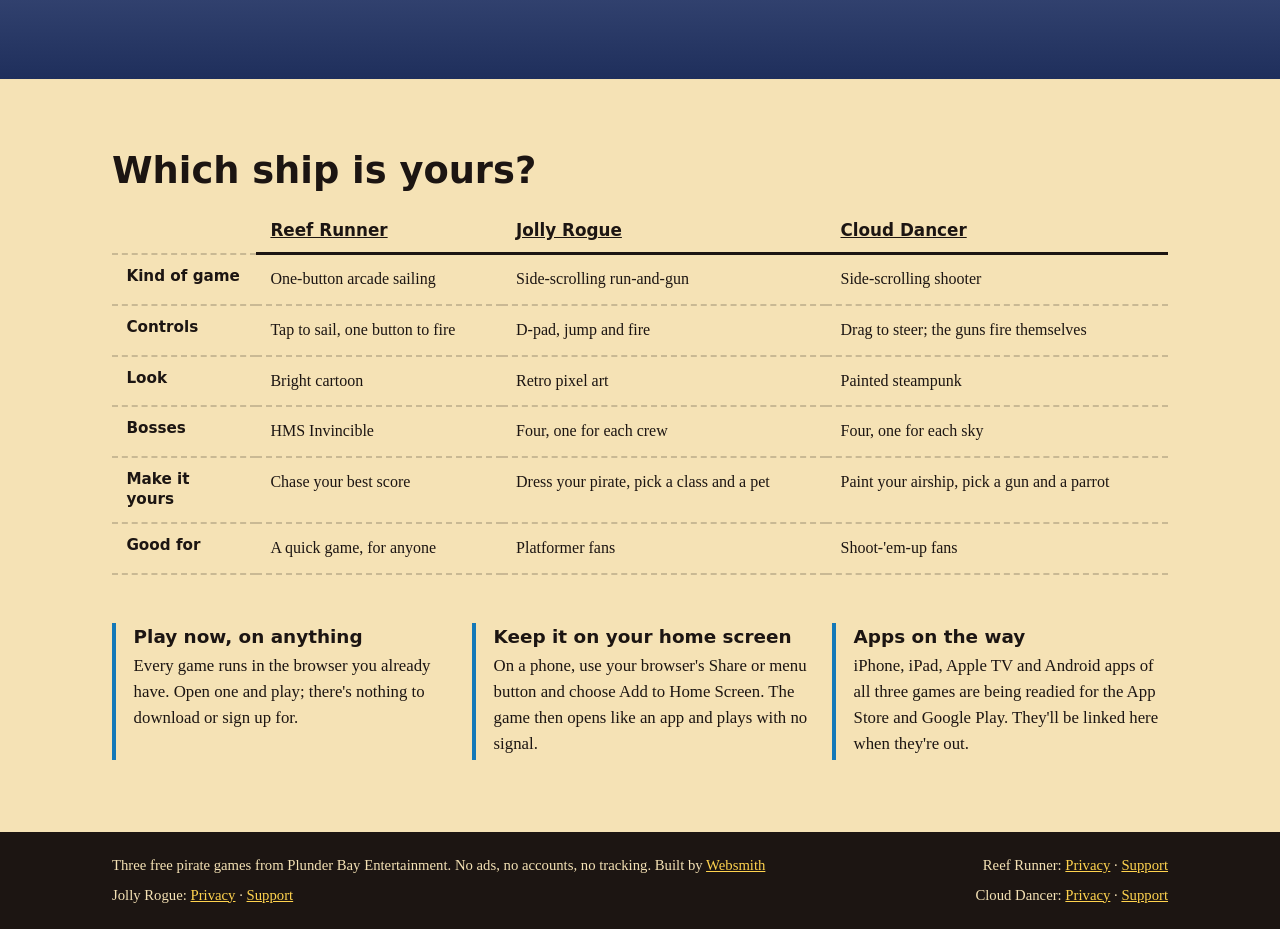
==== commit 8efc4948: "Publish Reef Runner build from source 94e947d Co-Authored-By: Claude Opus 5.5 <noreply@anthropic.com" ====
--- a/index.html
+++ b/index.html
@@ -285,7 +285,7 @@
         </div>
         <div>
           <h3>Apps on the way</h3>
-          <p>iPhone, iPad and Android apps of all three games are being readied for the App Store
+          <p>iPhone, iPad, Apple TV and Android apps of all three games are being readied for the App Store
             and Google Play. They'll be linked here when they're out.</p>
         </div>
       </div>
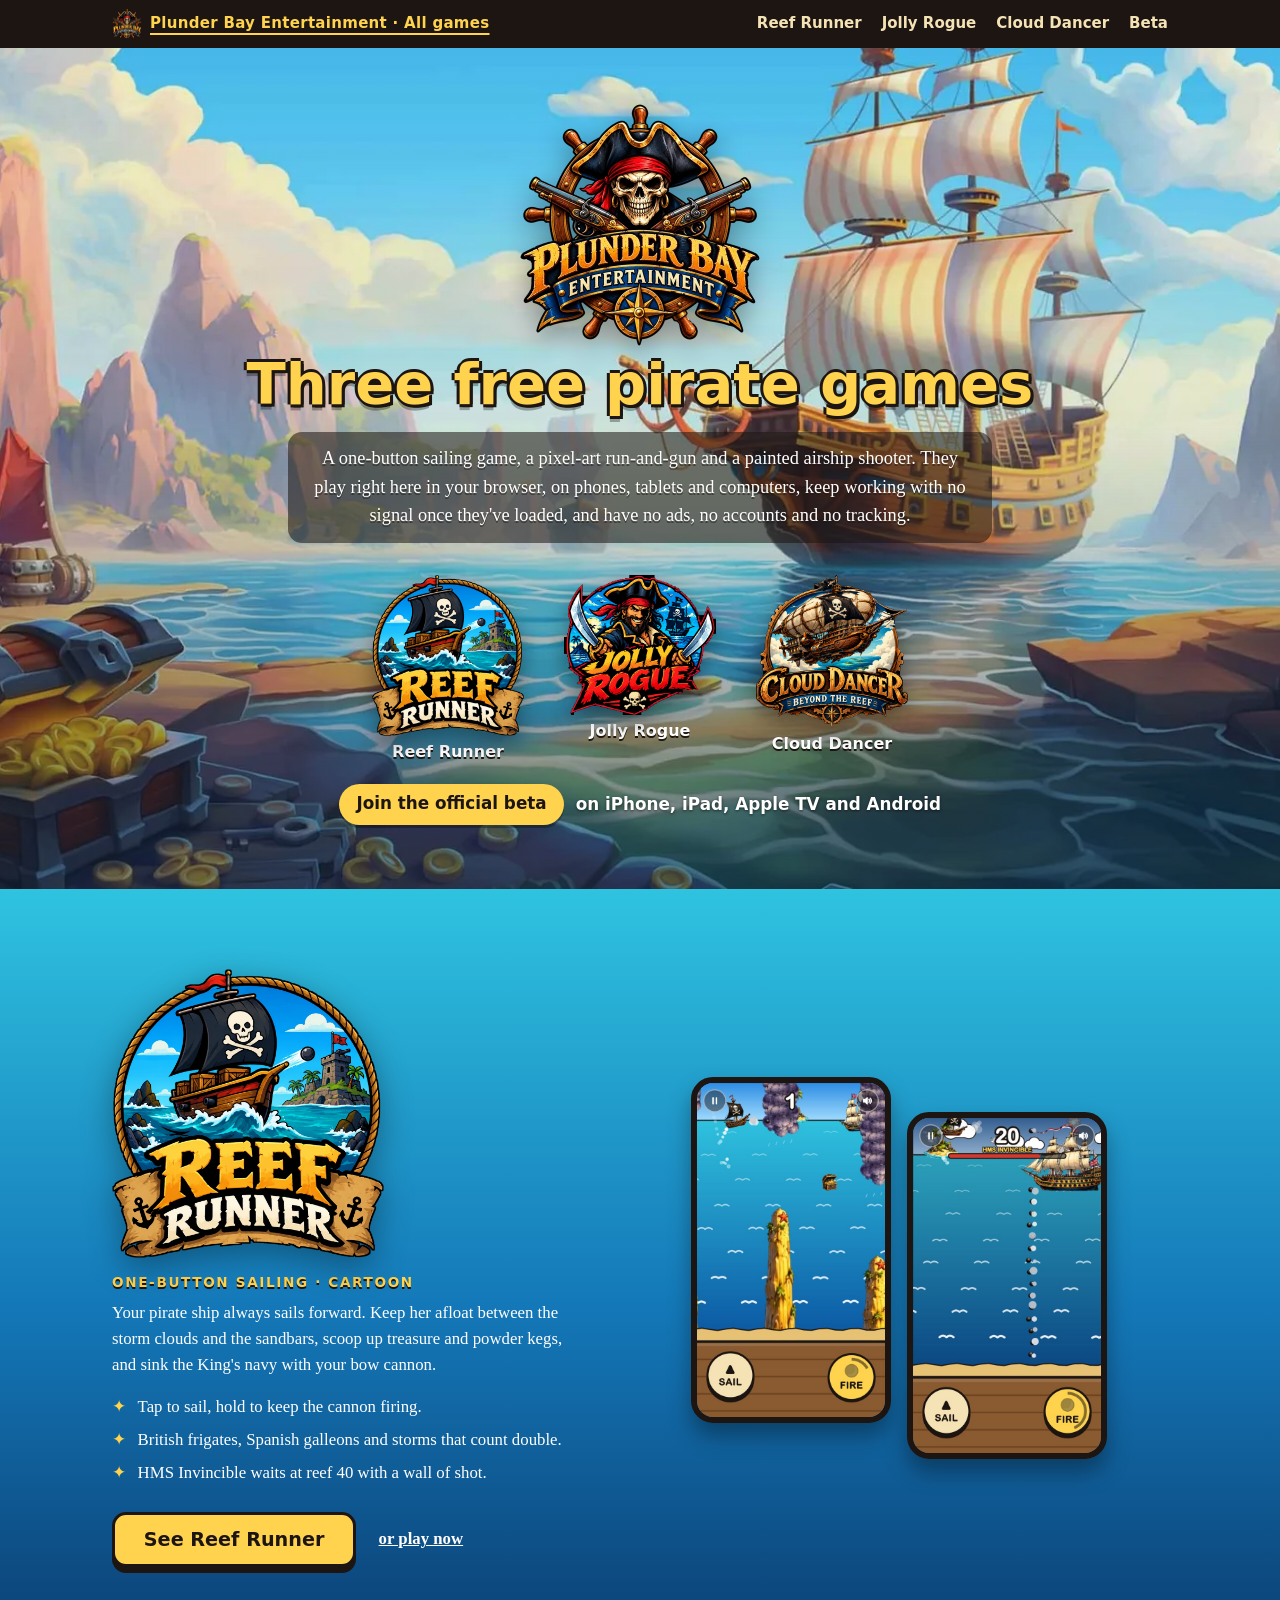
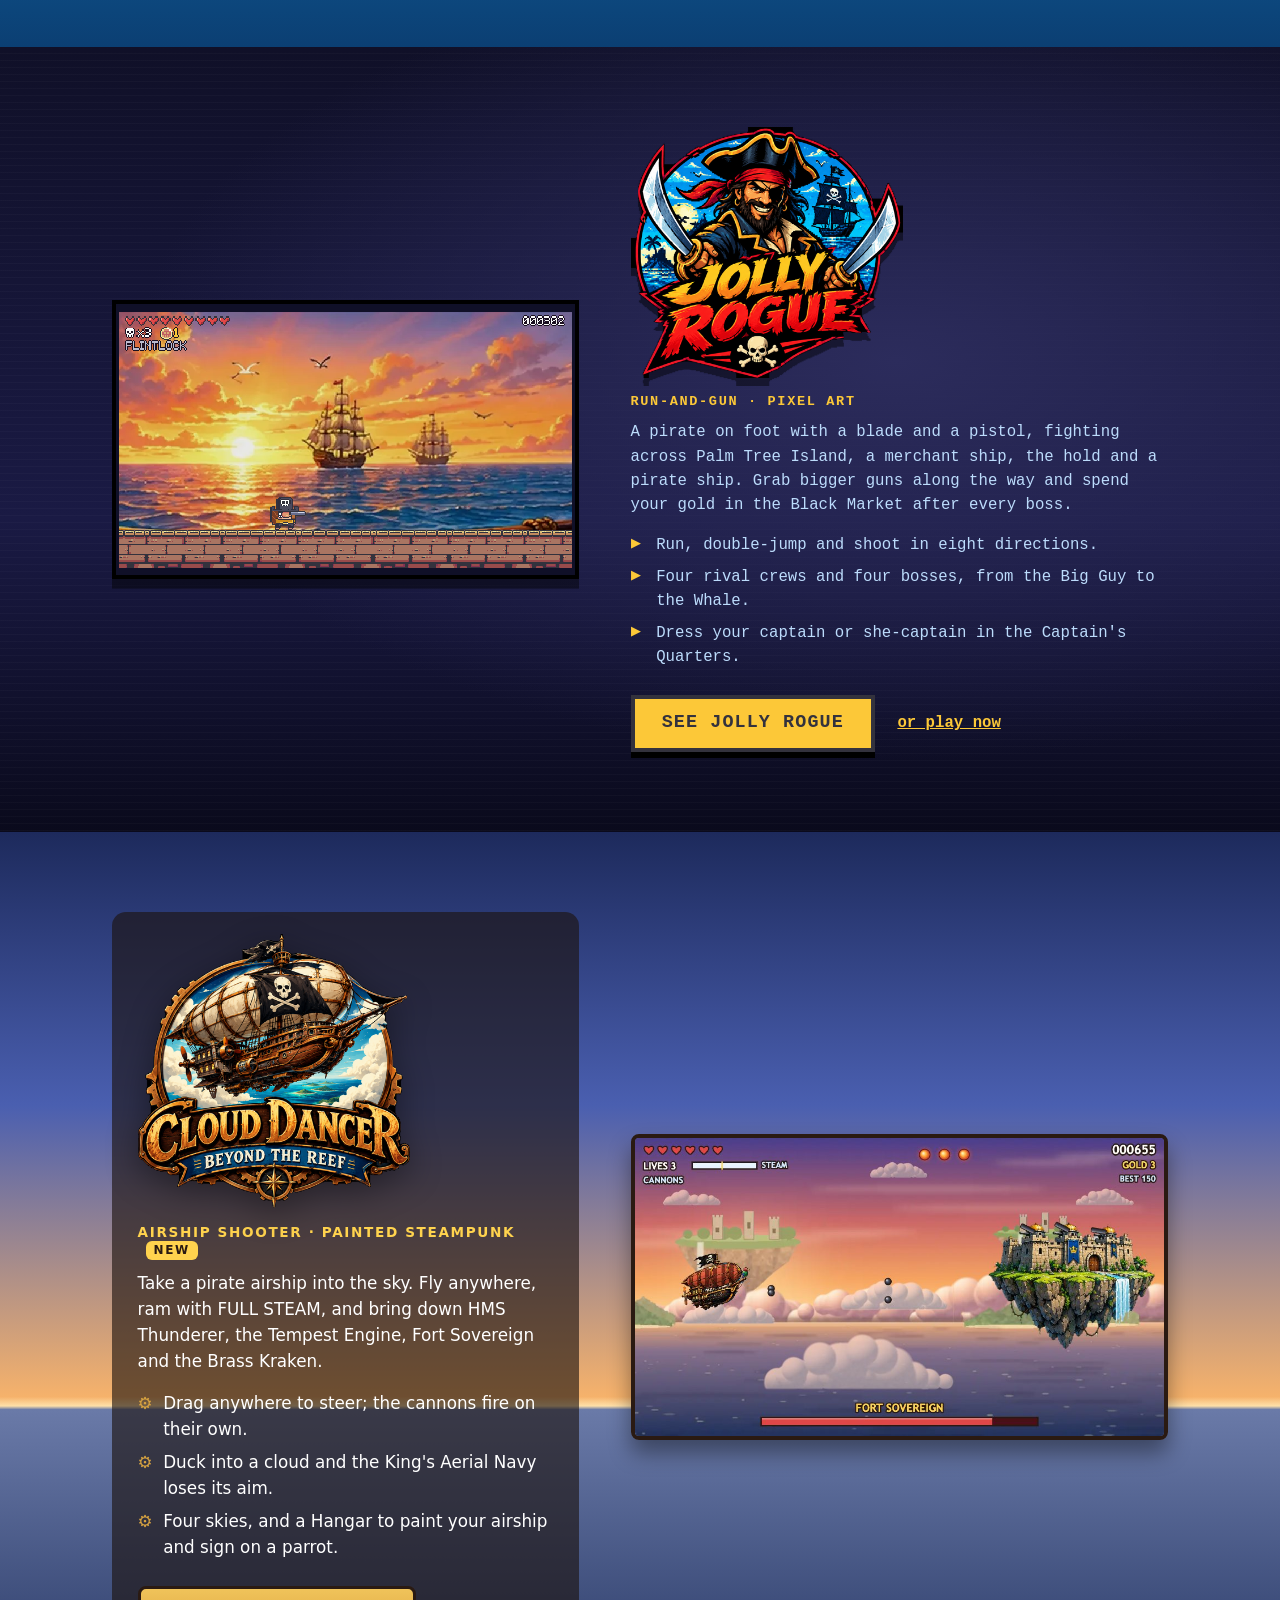
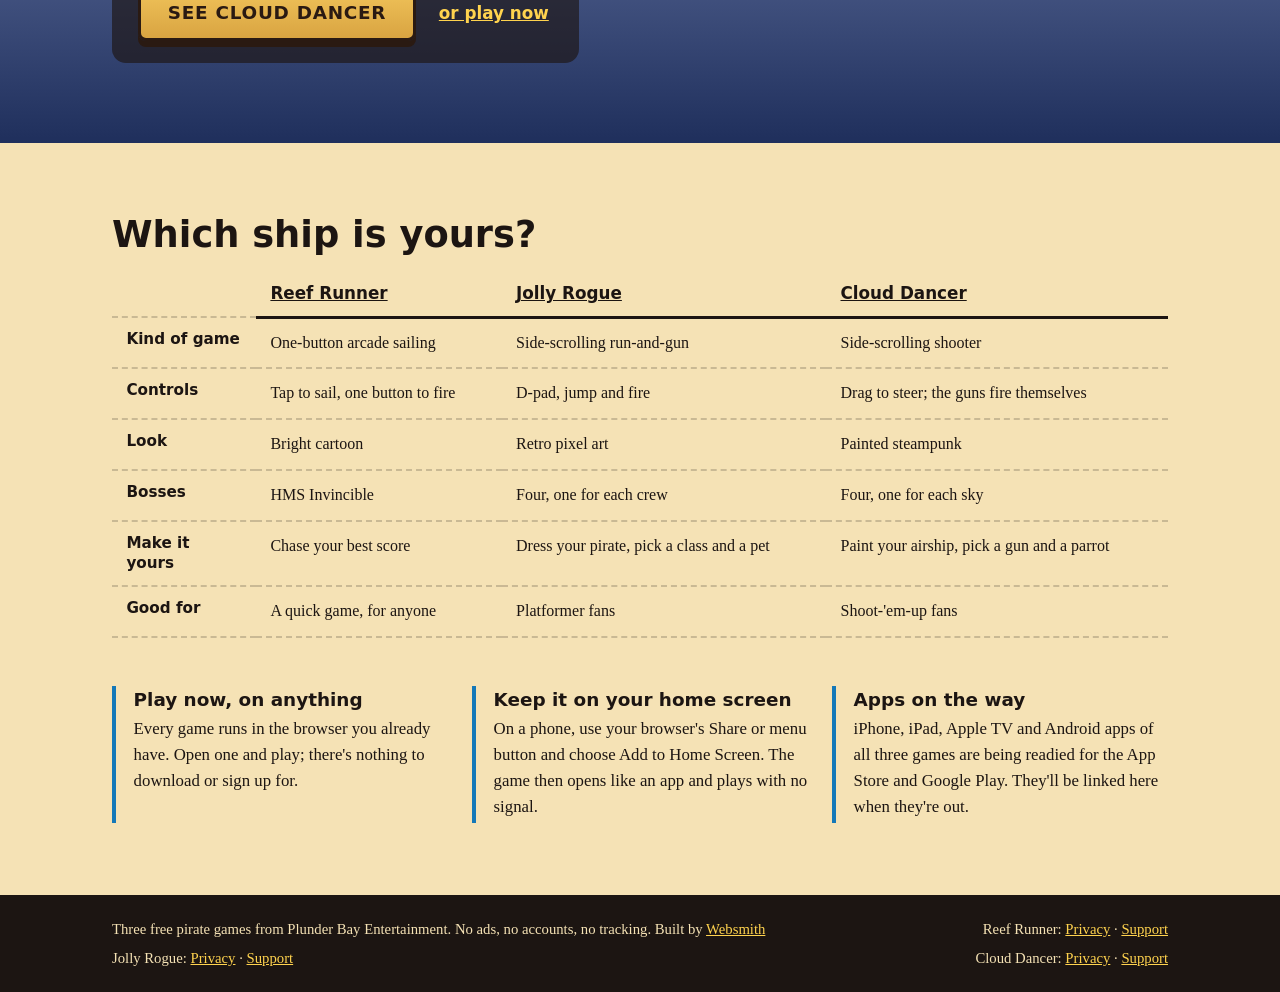
==== commit 87d1de39: "Publish Reef Runner build from source 7524901 Co-Authored-By: Claude Opus 5.5 <noreply@anthropic.com" ====
--- a/index.html
+++ b/index.html
@@ -50,6 +50,10 @@
   .fleet .fleet-home img { width: 30px; height: auto; margin: -6px 0; }
 
   /* ---------- welcome ---------- */
+  .beta-call { margin: 1.4rem 0 0; font: 700 1.05rem/1.4 var(--sans); color: #fff; text-shadow: 0 1px 3px rgba(0,0,0,.6); }
+  .beta-call a { display: inline-block; margin-right: .35rem; padding: .55rem 1.1rem; border-radius: 999px; background: var(--gold); color: var(--ink);
+    text-decoration: none; font-weight: 800; text-shadow: none; box-shadow: 0 3px 0 rgba(0,0,0,.3); }
+  .beta-call a:hover { background: #fff; }
   .welcome {
     text-align: center; padding: clamp(2.5rem, 7vw, 4.5rem) 0 clamp(2.5rem, 6vw, 4rem);
     /* the painted harbour of Plunder Bay, darkened toward the bottom so the game logos stand out */
@@ -161,6 +165,7 @@
   <a href="reef-runner/">Reef Runner</a>
   <a href="jolly-rogue/">Jolly Rogue</a>
   <a href="cloud-dancer/">Cloud Dancer</a>
+  <a href="beta/">Beta</a>
 </nav>
 
 <header class="welcome">
@@ -175,6 +180,7 @@
       <li><a href="#jolly"><img src="jolly-rogue/logo.png" width="480" height="443" alt="">Jolly Rogue</a></li>
       <li><a href="#cloud"><img src="cloud-dancer/logo.png" width="480" height="484" alt="">Cloud Dancer</a></li>
     </ul>
+    <p class="beta-call"><a href="beta/">Join the official beta</a> on iPhone, iPad, Apple TV and Android</p>
   </div>
 </header>
 
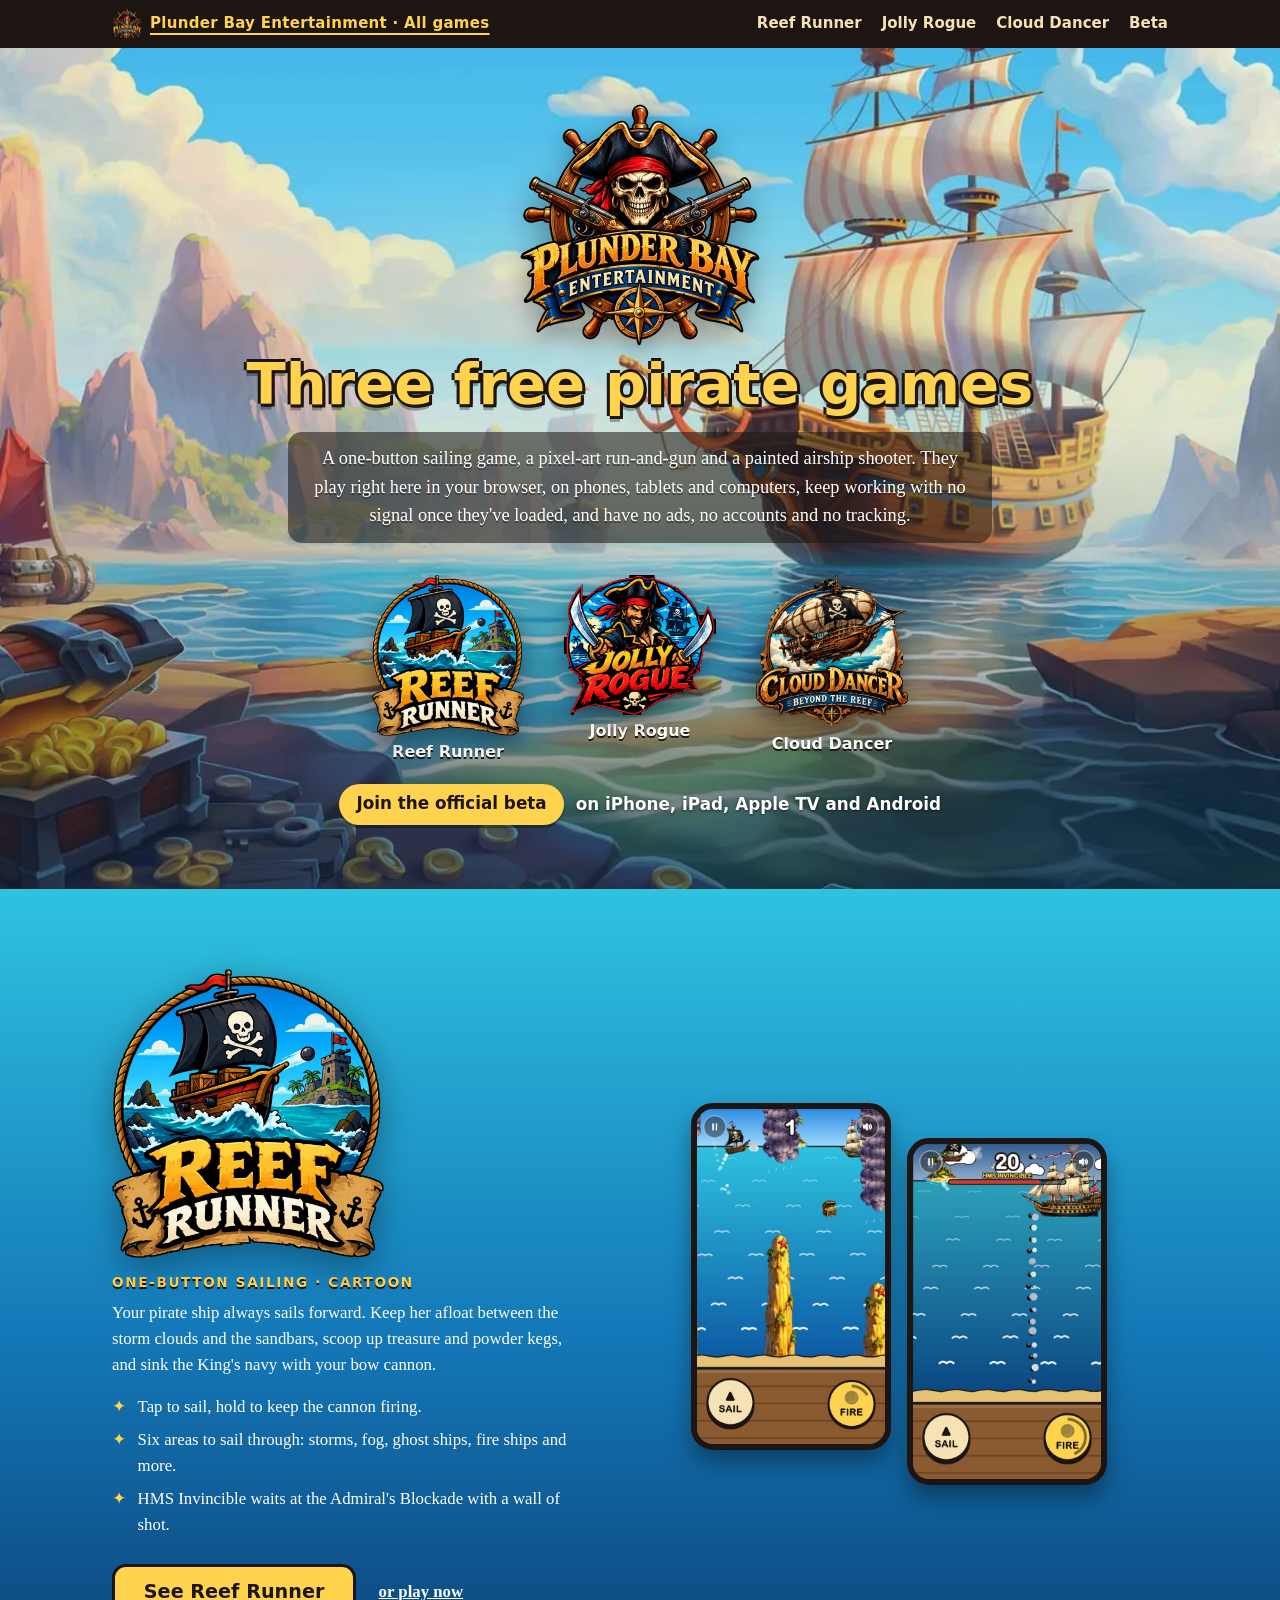
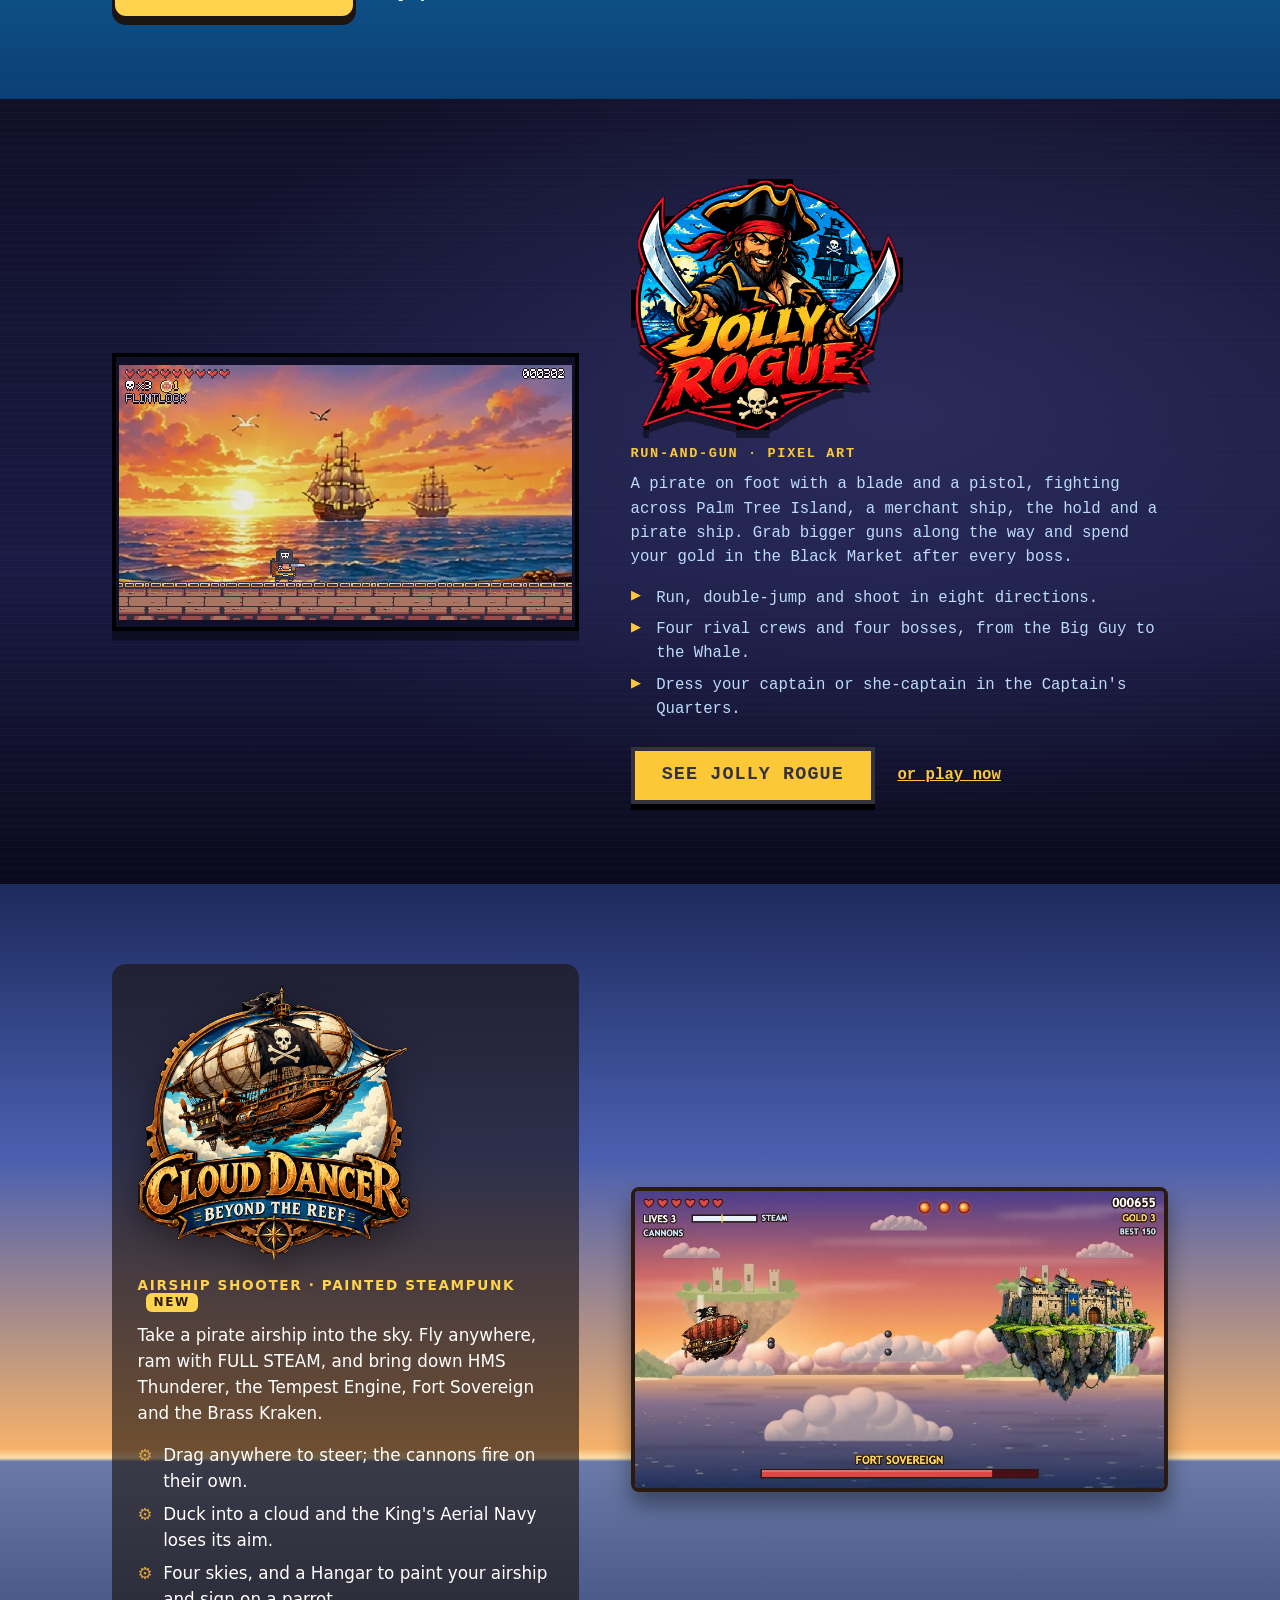
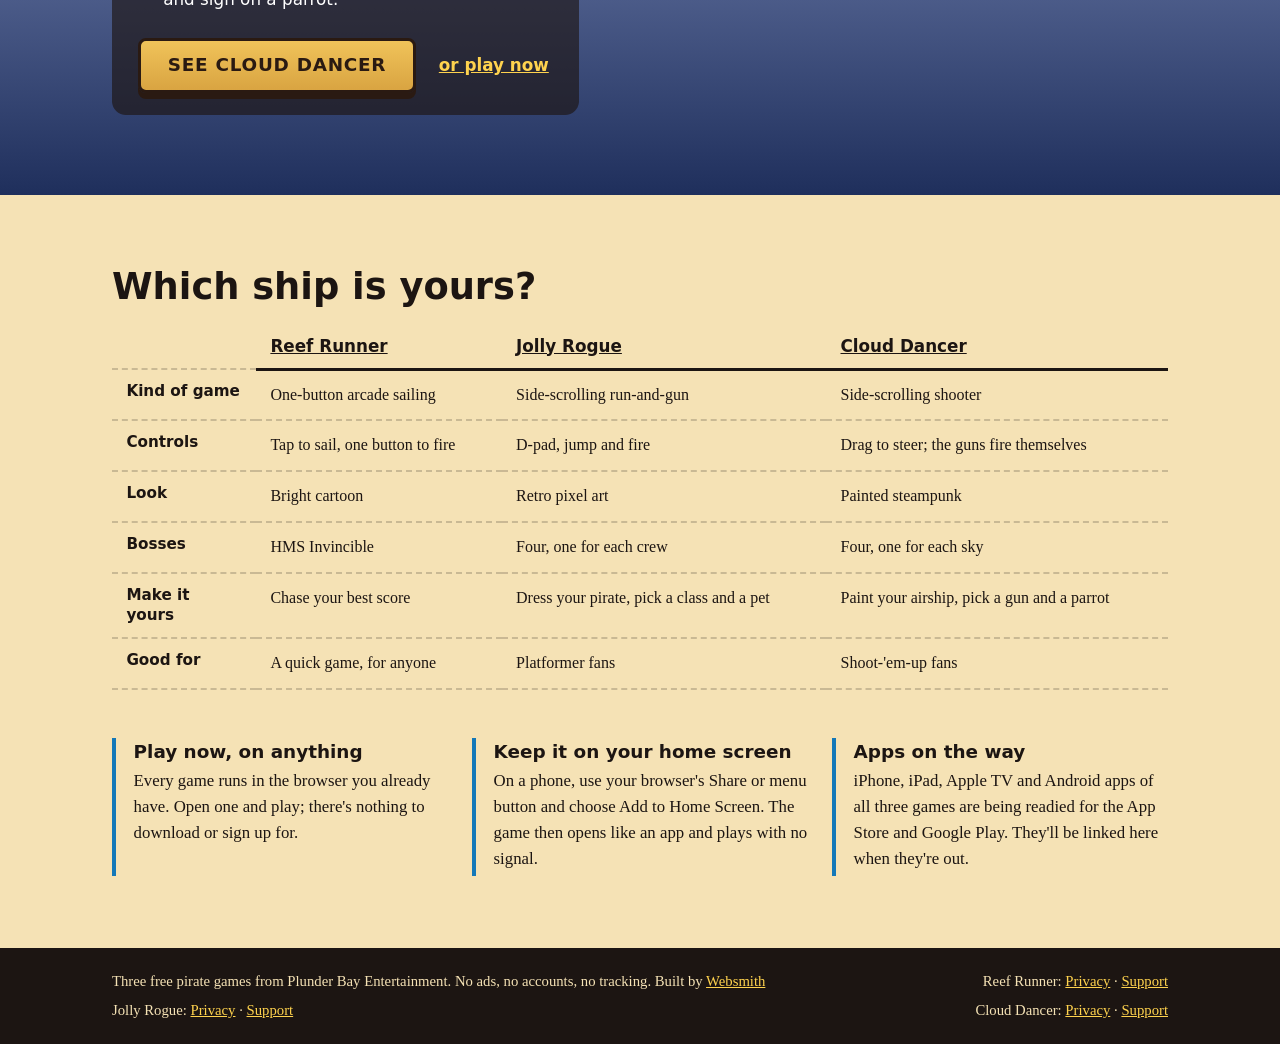
==== commit d070d855: "Publish Reef Runner build from source c6a2a8e Co-Authored-By: Claude Opus 5.5 <noreply@anthropic.com" ====
--- a/index.html
+++ b/index.html
@@ -195,8 +195,8 @@
           sandbars, scoop up treasure and powder kegs, and sink the King's navy with your bow cannon.</p>
         <ul class="facts">
           <li>Tap to sail, hold to keep the cannon firing.</li>
-          <li>British frigates, Spanish galleons and storms that count double.</li>
-          <li>HMS Invincible waits at reef 40 with a wall of shot.</li>
+          <li>Six areas to sail through: storms, fog, ghost ships, fire ships and more.</li>
+          <li>HMS Invincible waits at the Admiral's Blockade with a wall of shot.</li>
         </ul>
         <div class="actions">
           <a class="see" href="reef-runner/">See Reef Runner</a>
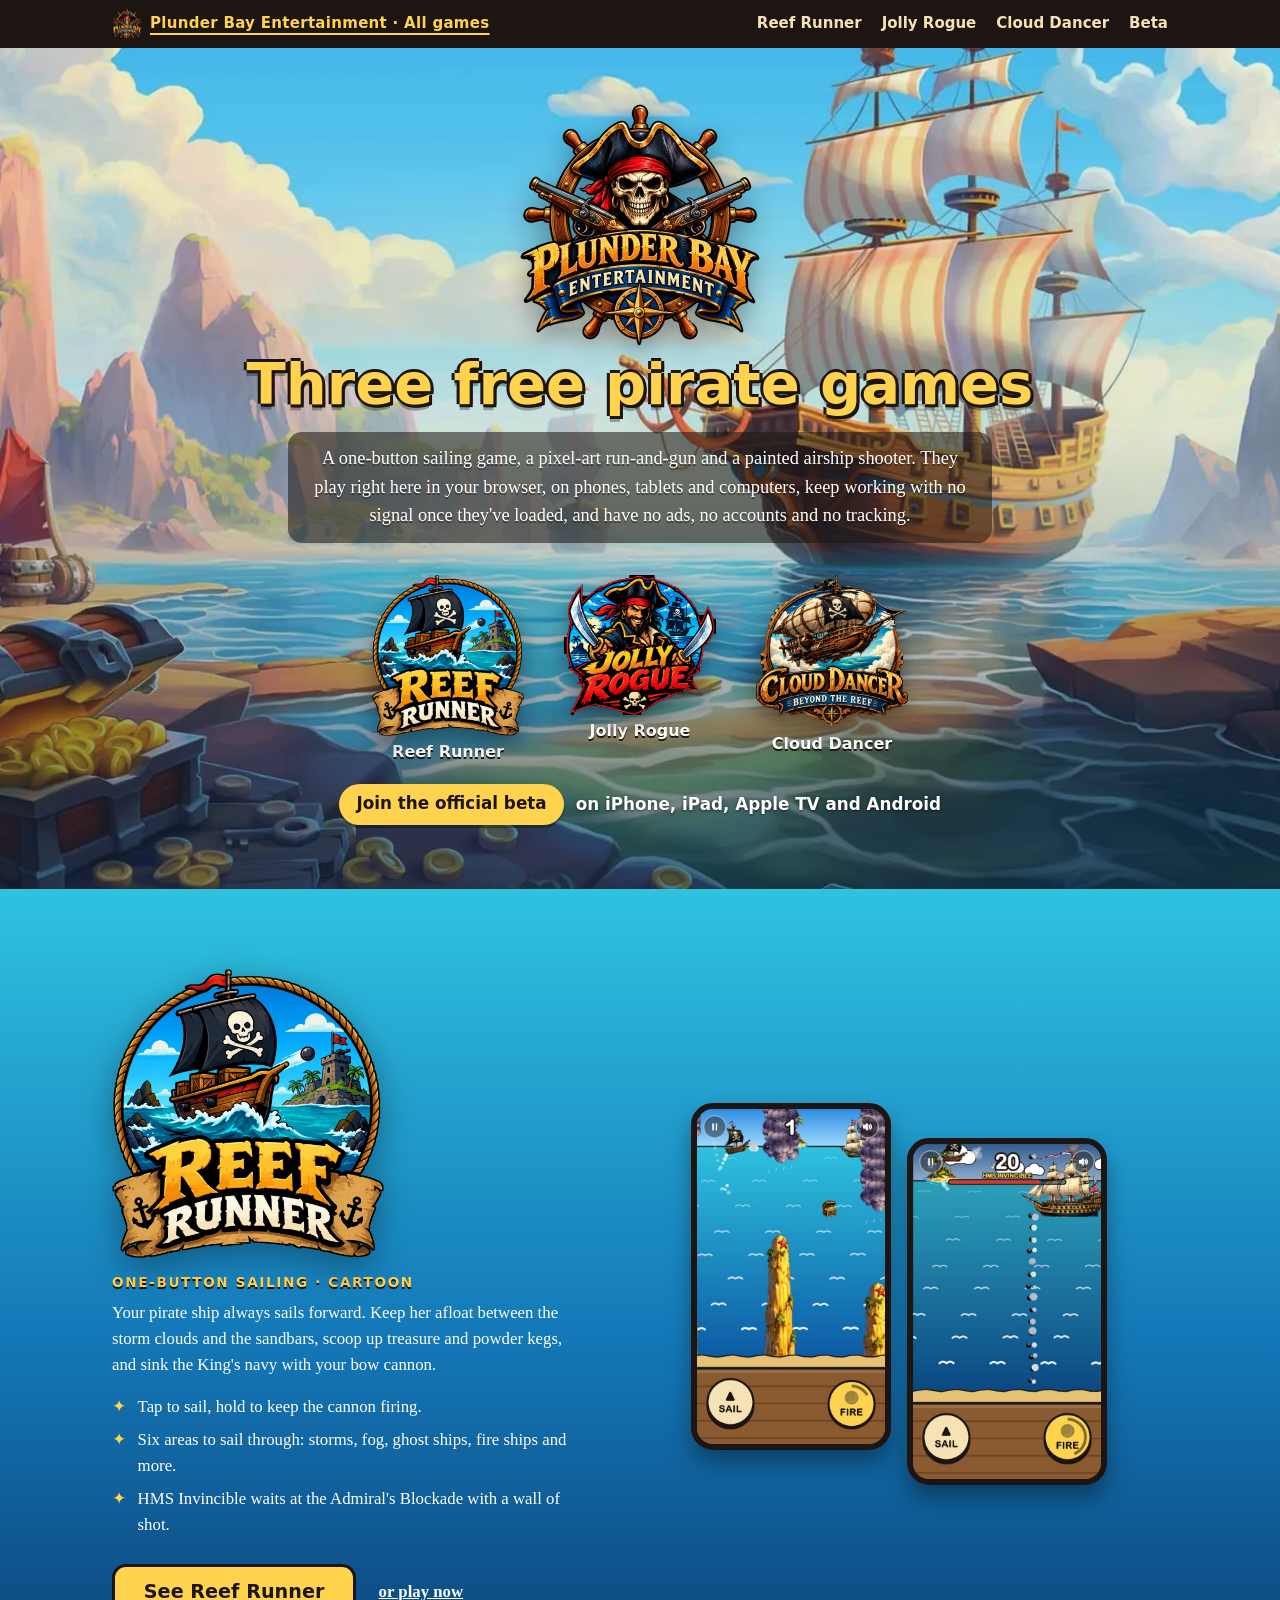
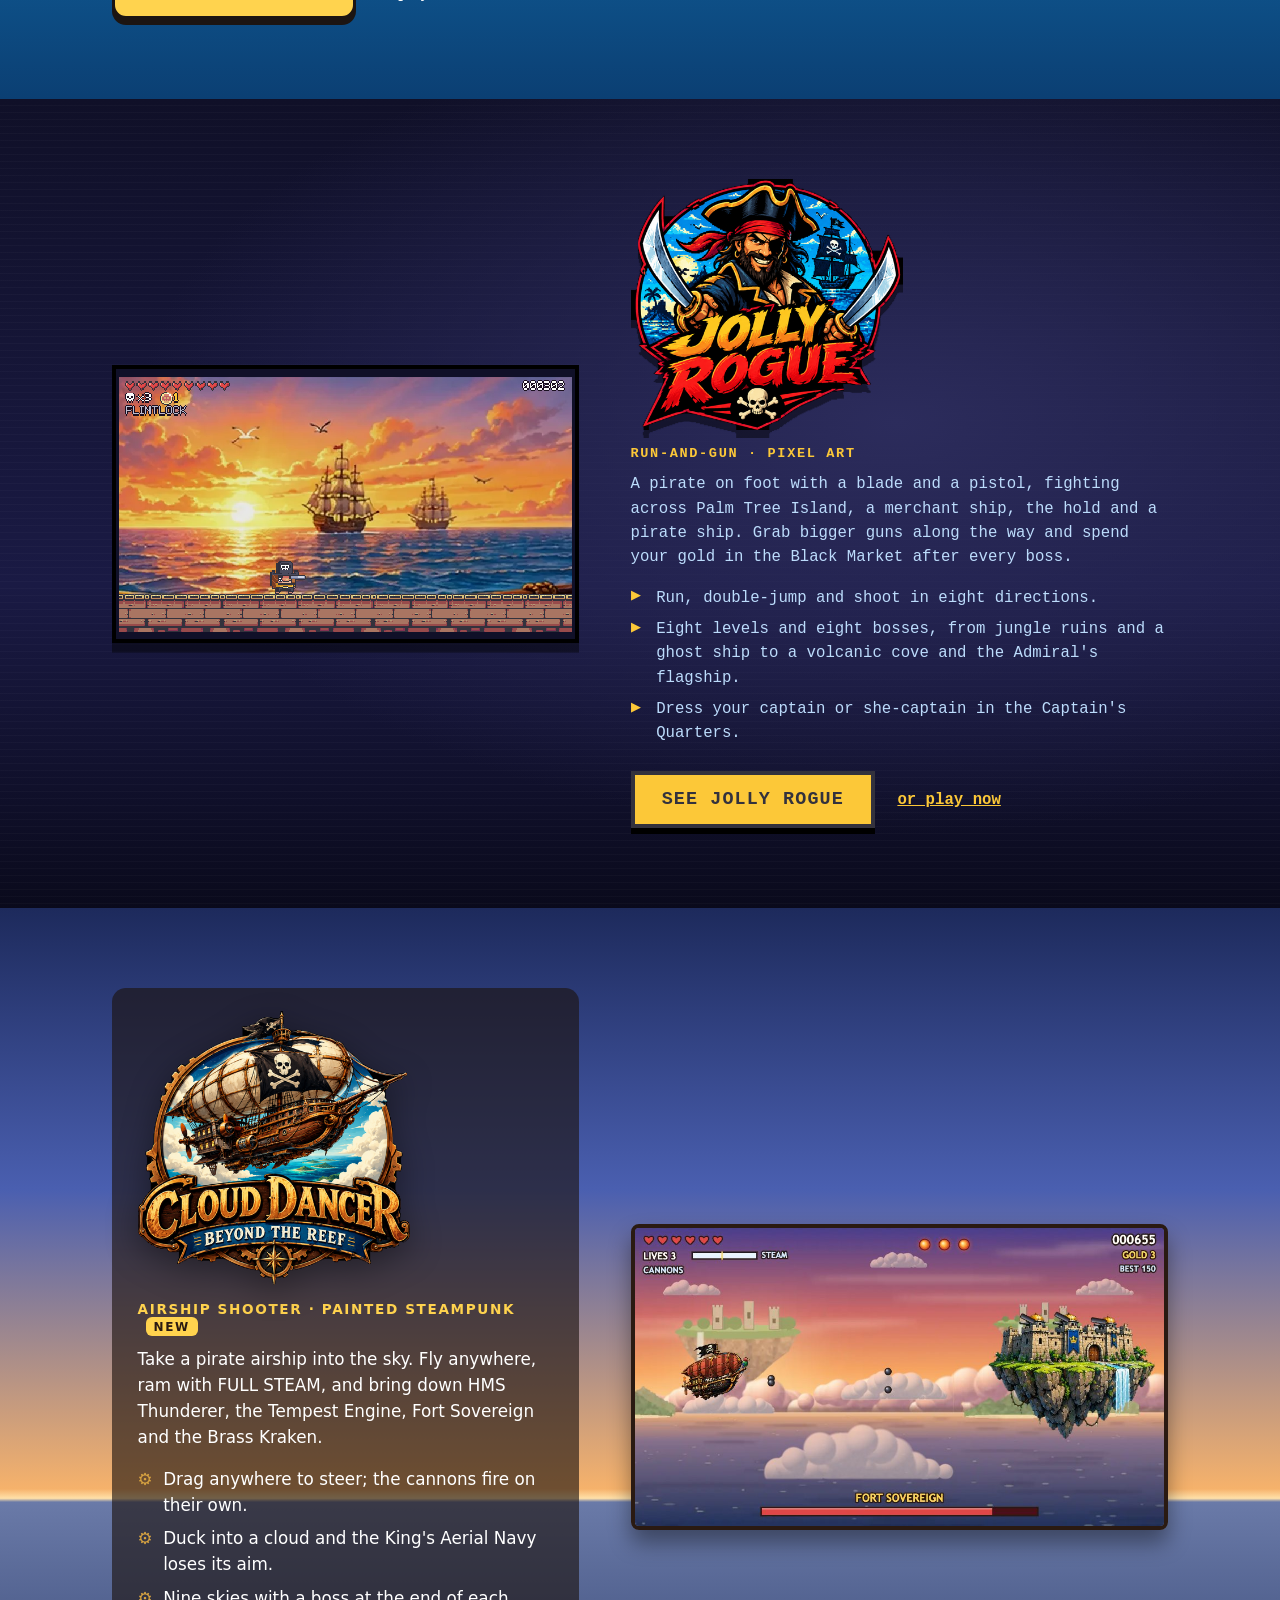
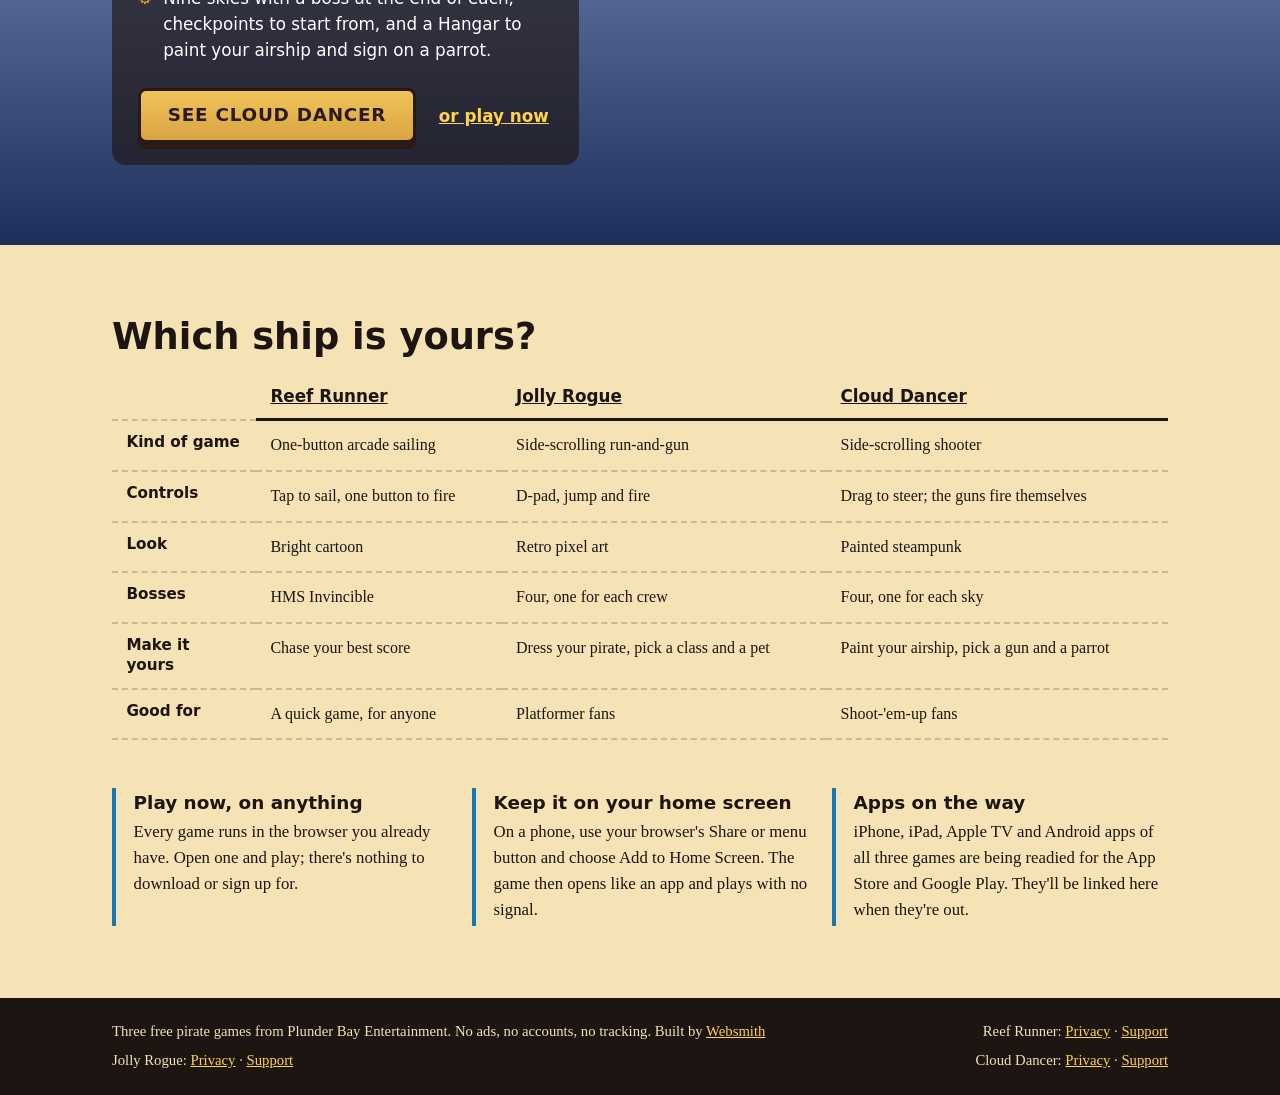
==== commit 47738a93: "Publish Reef Runner build from source 52eba21 Co-Authored-By: Claude Opus 5.5 <noreply@anthropic.com" ====
--- a/index.html
+++ b/index.html
@@ -221,7 +221,7 @@
           Black Market after every boss.</p>
         <ul class="facts">
           <li>Run, double-jump and shoot in eight directions.</li>
-          <li>Four rival crews and four bosses, from the Big Guy to the Whale.</li>
+          <li>Eight levels and eight bosses, from jungle ruins and a ghost ship to a volcanic cove and the Admiral's flagship.</li>
           <li>Dress your captain or she-captain in the Captain's Quarters.</li>
         </ul>
         <div class="actions">
@@ -246,7 +246,7 @@
         <ul class="facts">
           <li>Drag anywhere to steer; the cannons fire on their own.</li>
           <li>Duck into a cloud and the King's Aerial Navy loses its aim.</li>
-          <li>Four skies, and a Hangar to paint your airship and sign on a parrot.</li>
+          <li>Nine skies with a boss at the end of each, checkpoints to start from, and a Hangar to paint your airship and sign on a parrot.</li>
         </ul>
         <div class="actions">
           <a class="see" href="cloud-dancer/">SEE CLOUD DANCER</a>
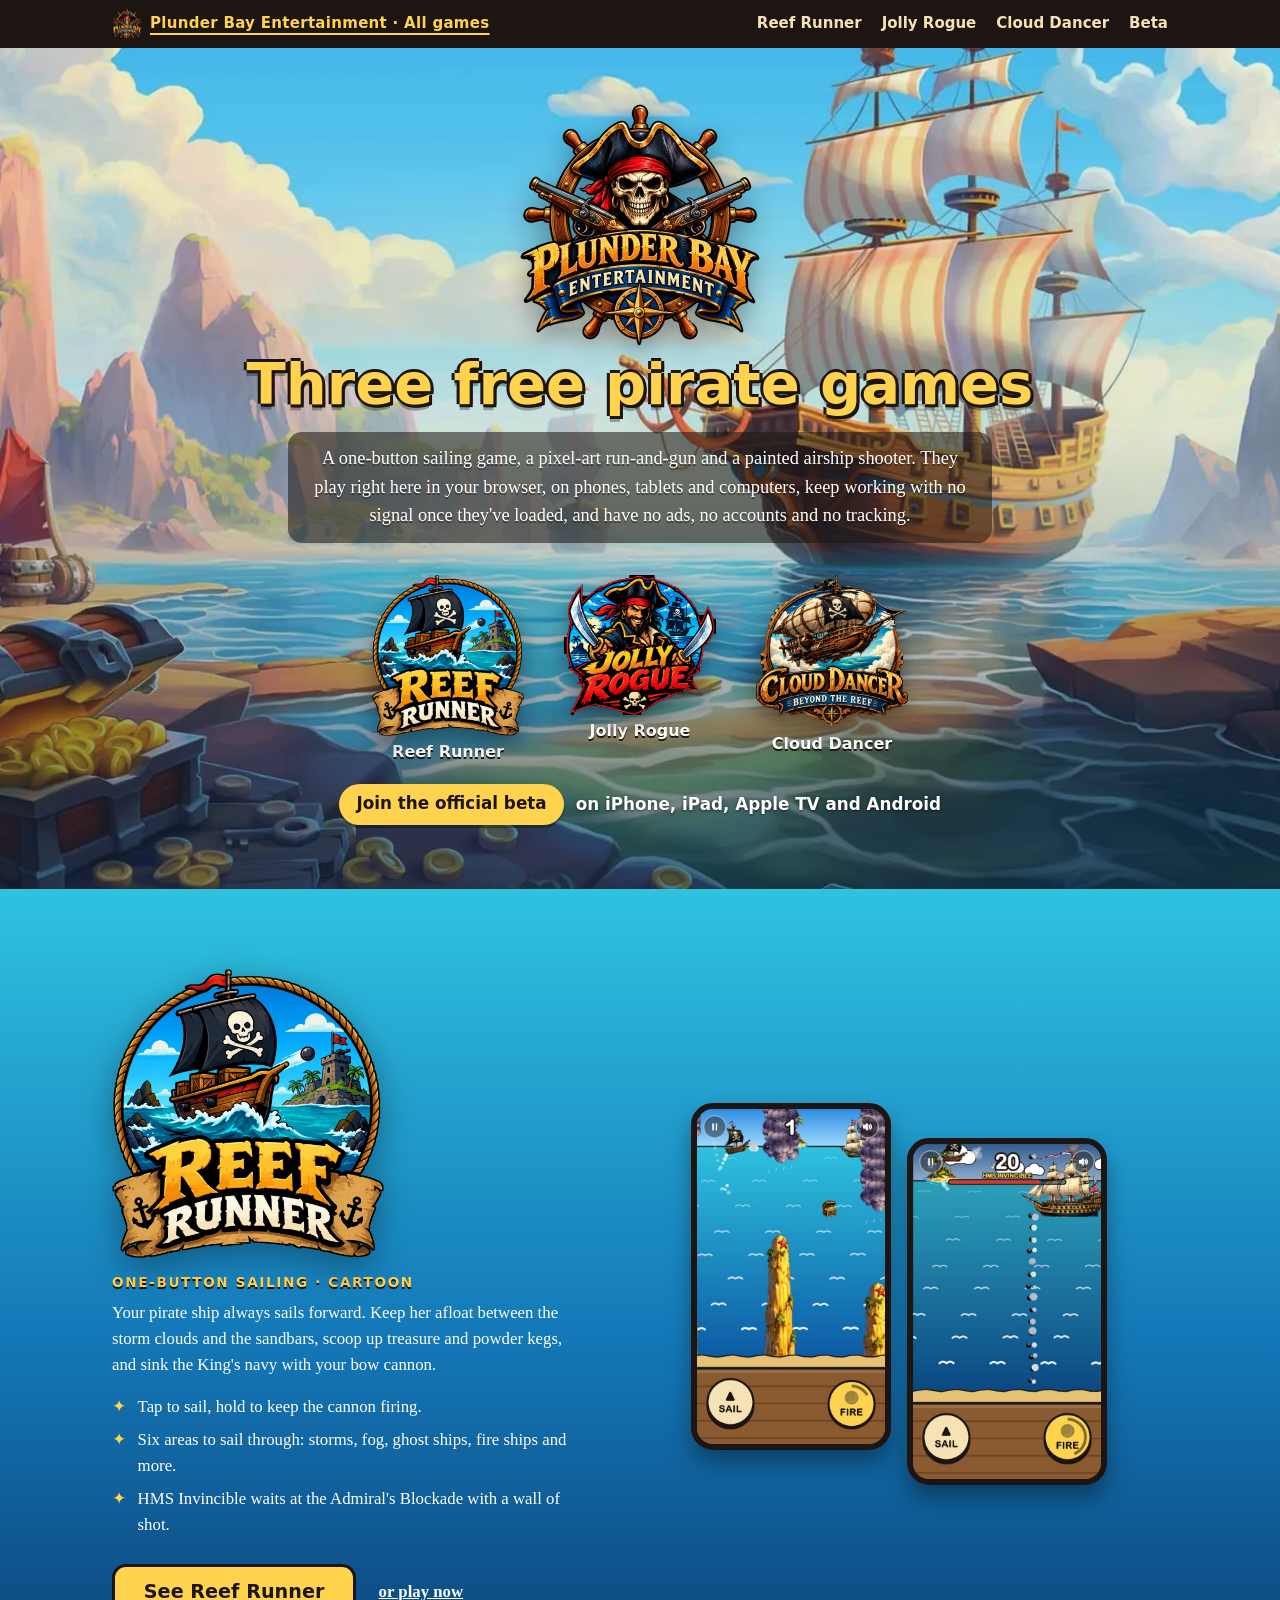
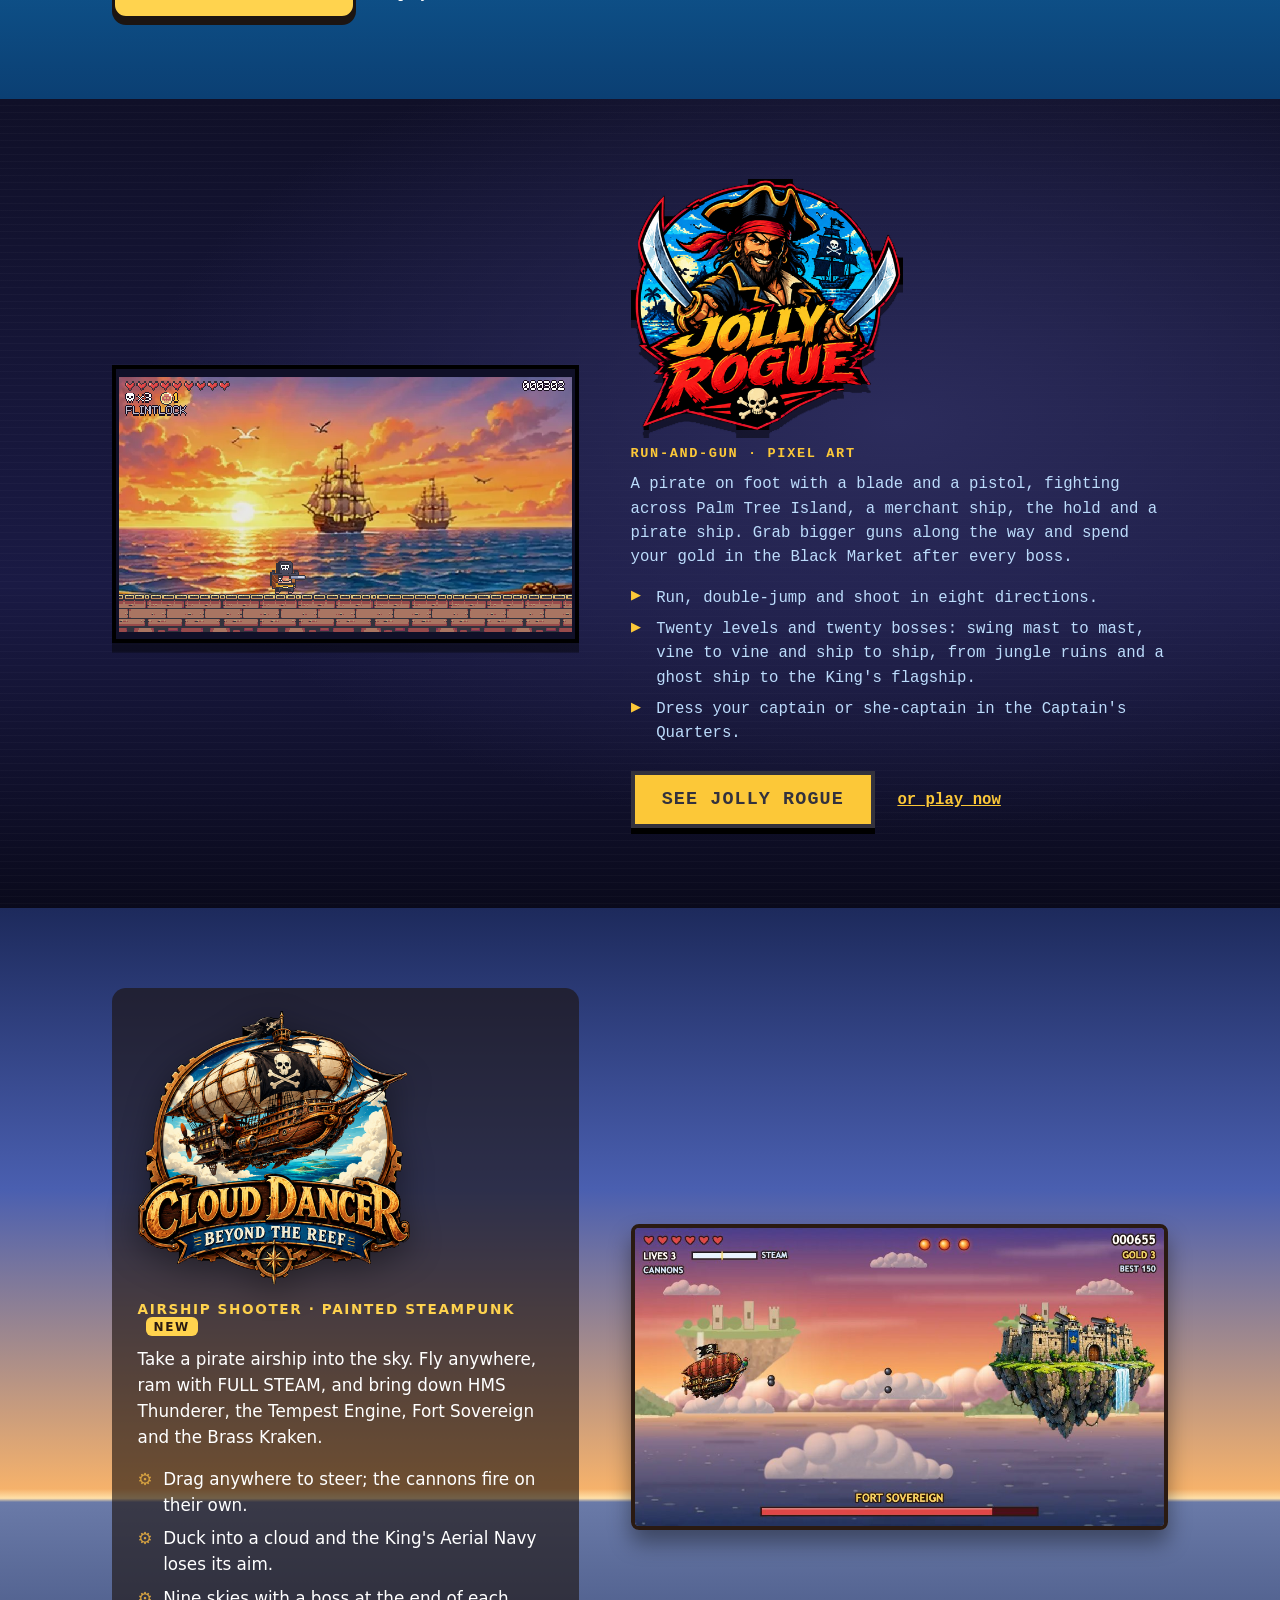
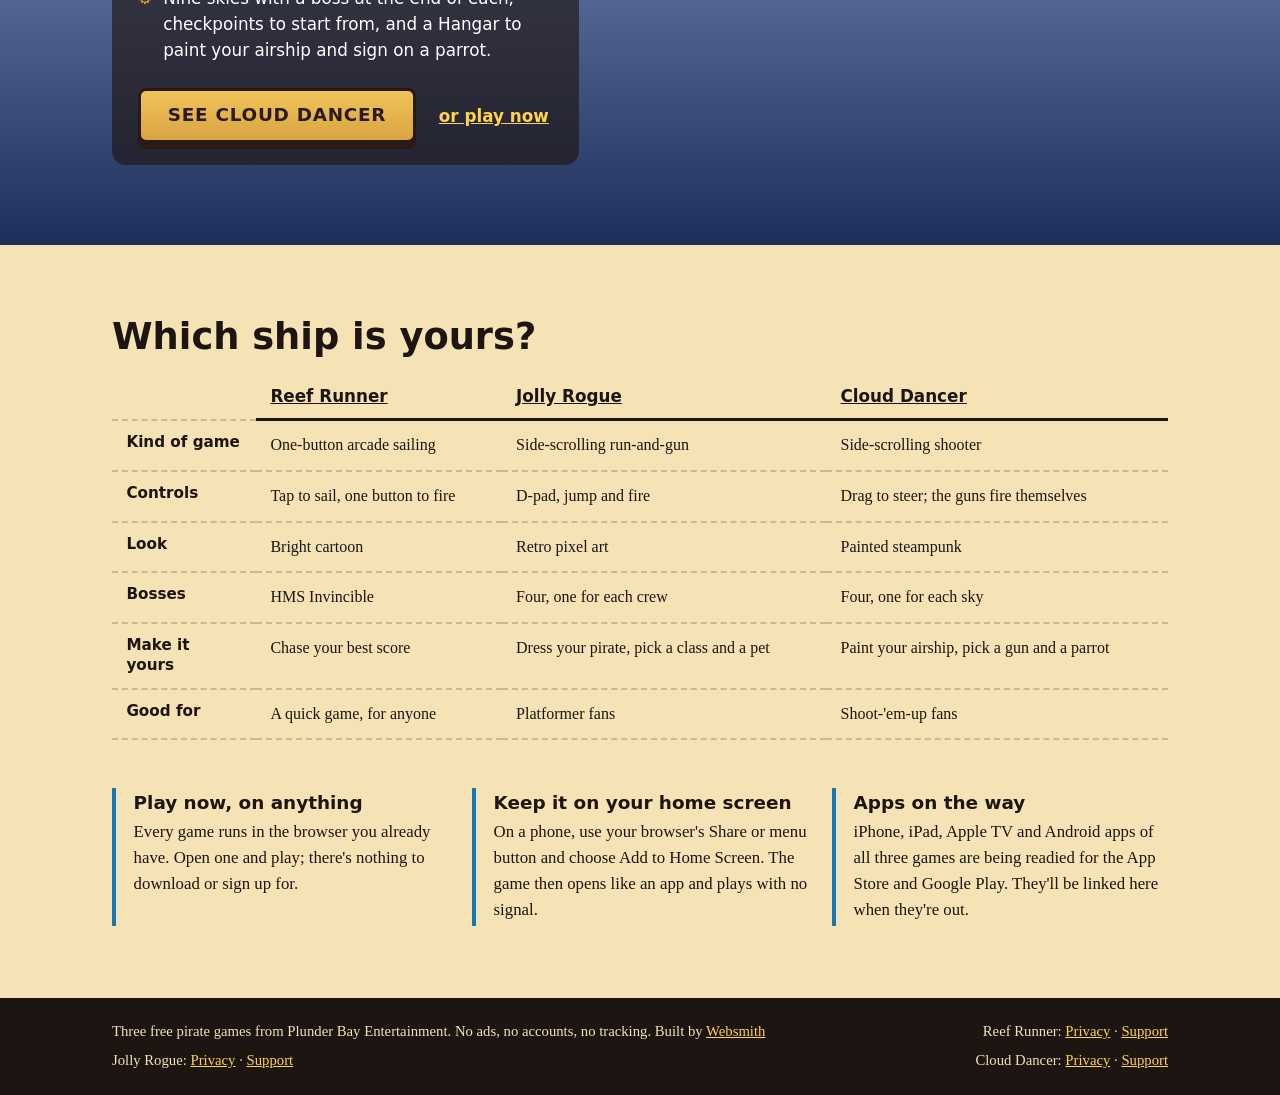
==== commit 8549adfd: "Publish Reef Runner build from source c214886 Co-Authored-By: Claude Opus 5.5 <noreply@anthropic.com" ====
--- a/index.html
+++ b/index.html
@@ -221,7 +221,7 @@
           Black Market after every boss.</p>
         <ul class="facts">
           <li>Run, double-jump and shoot in eight directions.</li>
-          <li>Eight levels and eight bosses, from jungle ruins and a ghost ship to a volcanic cove and the Admiral's flagship.</li>
+          <li>Twenty levels and twenty bosses: swing mast to mast, vine to vine and ship to ship, from jungle ruins and a ghost ship to the King's flagship.</li>
           <li>Dress your captain or she-captain in the Captain's Quarters.</li>
         </ul>
         <div class="actions">
